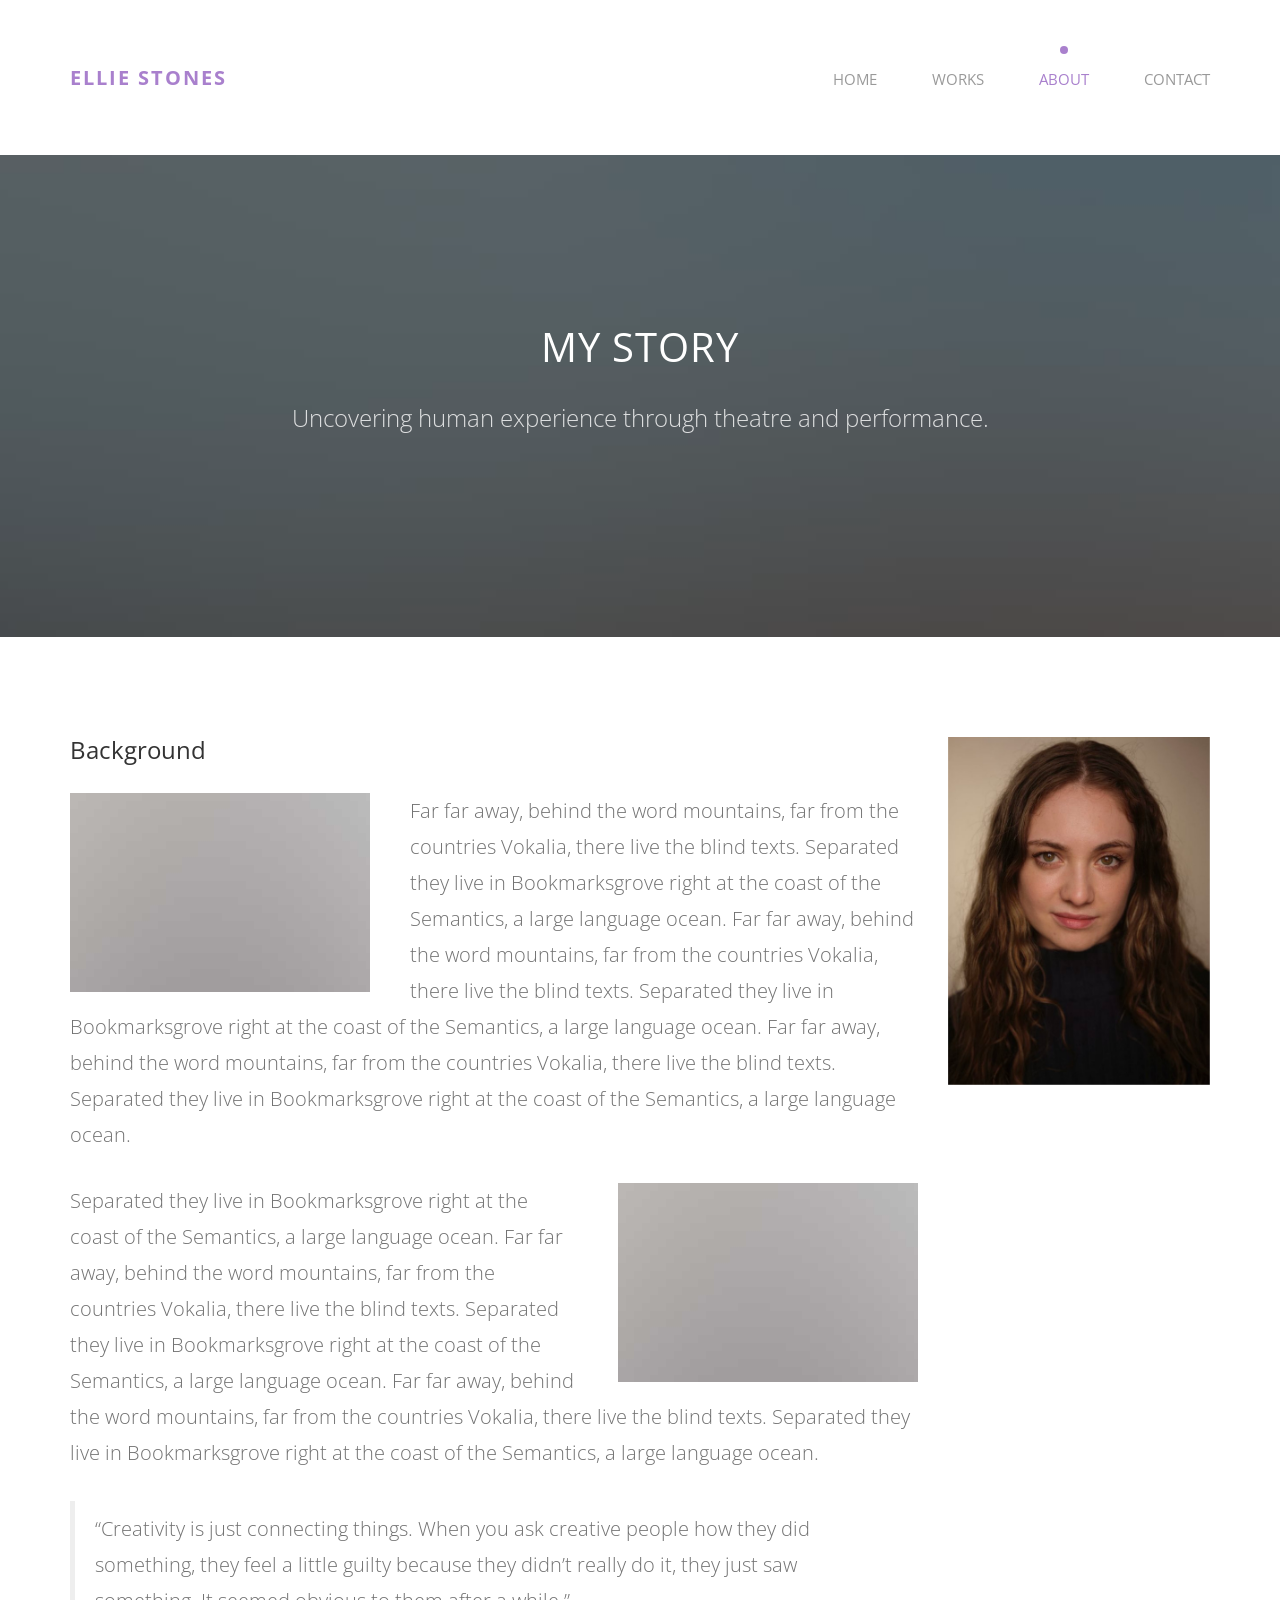
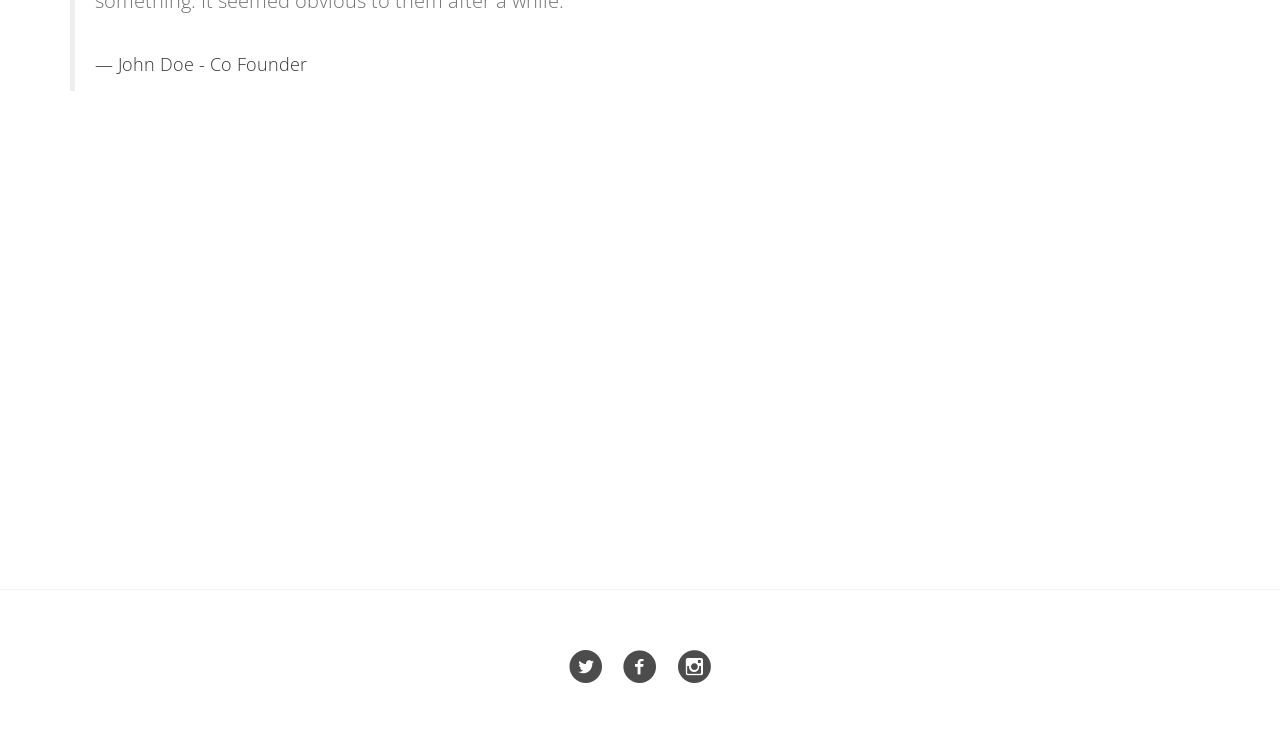
==== about.html @ 424b61c1 "Template commit" ====
<!DOCTYPE html>
<!--[if lt IE 7]>      <html class="no-js lt-ie9 lt-ie8 lt-ie7"> <![endif]-->
<!--[if IE 7]>         <html class="no-js lt-ie9 lt-ie8"> <![endif]-->
<!--[if IE 8]>         <html class="no-js lt-ie9"> <![endif]-->
<!--[if gt IE 8]><!--> <html class="no-js"> <!--<![endif]-->
	<head>
	<meta charset="utf-8">
	<meta http-equiv="X-UA-Compatible" content="IE=edge">
	<title>Ellie Stones | Portfolio</title>
	<meta name="viewport" content="width=device-width, initial-scale=1">
	<meta name="description" content="Free HTML5 Template by FREEHTML5.CO" />
	<meta name="keywords" content="free html5, free template, free bootstrap, html5, css3, mobile first, responsive" />
	<meta name="author" content="FREEHTML5.CO" />

  <!-- 
	//////////////////////////////////////////////////////

	FREE HTML5 TEMPLATE 
	DESIGNED & DEVELOPED by FREEHTML5.CO
		
	Website: 		http://freehtml5.co/
	Email: 			info@freehtml5.co
	Twitter: 		http://twitter.com/fh5co
	Facebook: 		https://www.facebook.com/fh5co

	//////////////////////////////////////////////////////
	 -->

  	<!-- Facebook and Twitter integration -->
	<meta property="og:title" content=""/>
	<meta property="og:image" content=""/>
	<meta property="og:url" content=""/>
	<meta property="og:site_name" content=""/>
	<meta property="og:description" content=""/>
	<meta name="twitter:title" content="" />
	<meta name="twitter:image" content="" />
	<meta name="twitter:url" content="" />
	<meta name="twitter:card" content="" />

	<!-- Place favicon.ico and apple-touch-icon.png in the root directory -->
	<link rel="shortcut icon" href="favicon.ico">

	<link href='https://fonts.googleapis.com/css?family=Open+Sans:400,300,700' rel='stylesheet' type='text/css'>
	
	<!-- Animate.css -->
	<link rel="stylesheet" href="css/animate.css">
	<!-- Icomoon Icon Fonts-->
	<link rel="stylesheet" href="css/icomoon.css">
	<!-- Bootstrap  -->
	<link rel="stylesheet" href="css/bootstrap.css">
	<!-- Owl Carousel -->
	<link rel="stylesheet" href="css/owl.carousel.min.css">
	<link rel="stylesheet" href="css/owl.theme.default.min.css">

	<link rel="stylesheet" href="css/style.css">


	<!-- Modernizr JS -->
	<script src="js/modernizr-2.6.2.min.js"></script>
	<!-- FOR IE9 below -->
	<!--[if lt IE 9]>
	<script src="js/respond.min.js"></script>
	<![endif]-->

	</head>
	<body>
	<div class="box-wrap">
		<header role="banner" id="fh5co-header">
			<div class="container">
				<nav class="navbar navbar-default">
					<div class="row">
						<div class="col-md-3">
							<div class="fh5co-navbar-brand">
								<a class="fh5co-logo" href="index.html">Ellie Stones</a>
							</div>
						</div>
						<div class="col-md-9 main-nav">
							<ul class="nav text-right">
								<li><a href="index.html"><span>Home</span></a></li>
								<!-- <li><a href="services.html">Services</a></li> -->
								<li><a href="works.html">Works</a></li>
								<li class="active"><a href="about.html">About</a></li>
								<li><a href="contact.html">Contact</a></li>
							</ul>
						</div>
					</div>
				</nav>
		  </div>
		</header>
		<!-- END: header -->
		<div id="fh5co-intro-section" class="section-overlay animate-box" data-animate-effect="fadeIn">
			<div class="fh5co-intro-cover text-center" data-stellar-background-ratio="0.5" style="background-image: url(images/intro.jpg);">
				<div class="container">
					<div class="row">
						<div class="col-md-8 col-md-offset-2 float-overlay">
							<h2>My Story</h2>
							<h3>Uncovering human experience through theatre and performance.</h3>
						</div>
					</div>
				</div>
			</div>
		</div>
		<!-- END fh5co-intro-section -->
		<div id="fh5co-section">
			<div class="container">
				<div class="row">
					<div class="col-md-9">
						<div class="about-section">
							<h3 class="animate-box">Background</h3>
							<img class="display-left animate-box" src="images/about.jpg" alt="about">
							<p class="animate-box">Far far away, behind the word mountains, far from the countries Vokalia, there live the blind texts. Separated they live in Bookmarksgrove right at the coast of the Semantics, a large language ocean. Far far away, behind the word mountains, far from the countries Vokalia, there live the blind texts. Separated they live in Bookmarksgrove right at the coast of the Semantics, a large language ocean. Far far away, behind the word mountains, far from the countries Vokalia, there live the blind texts. Separated they live in Bookmarksgrove right at the coast of the Semantics, a large language ocean.</p>
							<img class="display-right animate-box" src="images/about.jpg" alt="about">
							<p class="animate-box">Separated they live in Bookmarksgrove right at the coast of the Semantics, a large language ocean. Far far away, behind the word mountains, far from the countries Vokalia, there live the blind texts. Separated they live in Bookmarksgrove right at the coast of the Semantics, a large language ocean. Far far away, behind the word mountains, far from the countries Vokalia, there live the blind texts. Separated they live in Bookmarksgrove right at the coast of the Semantics, a large language ocean.</p>
							<blockquote class="animate-box">
								<p>“Creativity is just connecting things. When you ask creative people how they did something, they feel a little guilty because they didn’t really do it, they just saw something. It seemed obvious to them after a while.”</p>
								<span>&mdash; John Doe - Co Founder</span>
							</blockquote>
							<div class="row">
								<div class="col-md-6 animate-box">
									<p>Separated they live in Bookmarksgrove right at the coast of the Semantics, a large language ocean. Far far away, behind the word mountains, far from the countries Vokalia, there live the blind texts. Separated they live in Bookmarksgrove right at the coast of the Semantics, a large language ocean.</p>
								</div>
								<div class="col-md-6 animate-box">
									<p>Separated they live in Bookmarksgrove right at the coast of the Semantics, a large language ocean. Far far away, behind the word mountains, far from the countries Vokalia, there live the blind texts. Separated they live in Bookmarksgrove right at the coast of the Semantics, a large language ocean.</p>
								</div>
							</div>
						</div>
					</div>
					<div class="col-md-3">
						<div class="sidebar">
							<div class="inner animate-box">
								<img class="img-responsive" src="images/ellie_test.jpeg" alt="about">
							</div>
							<div class="inner animate-box">
								<h2>Key Skills</h2>
								<ul class="list">
									<li><a href="#">Bookmarksgrove</a></li>
									<li><a href="#">Vokalia</a></li>
									<li><a href="#">Semantics</a></li>
									<li><a href="#">Mountains</a></li>
									<li><a href="#">Countries</a></li>
								</ul>
							</div>
							<div class="inner animate-box">
								<h2>Testimonials</h2>
								<p class="quote">“If you really want to do something, You will find a way, If you don't you'll find an excure”</p>
								<span>&mdash; John Doe - Co Founder</span>
							</div>
						</div>
					</div>
				</div>
			</div>
		</div>
		<footer>
			<div id="footer" class="fh5co-border-line">
				<div class="container">
					<div class="row">
						<div class="col-md-6 col-md-offset-3 text-center">
							<p class="fh5co-social-icons">
								<a href="#"><i class="icon-twitter-with-circle"></i></a>
								<a href="#"><i class="icon-facebook-with-circle"></i></a>
								<a href="#"><i class="icon-instagram-with-circle"></i></a>
							</p>
							<!-- <p>Made with <a href="http://freehtml5.co/" target="_blank">Freehtml5.co</a></p> -->
						</div>
					</div>
				</div>
			</div>
		</footer>
	</div>
	<!-- END: box-wrap -->
	
	<!-- jQuery -->
	<script src="js/jquery.min.js"></script>
	<!-- jQuery Easing -->
	<script src="js/jquery.easing.1.3.js"></script>
	<!-- Bootstrap -->
	<script src="js/bootstrap.min.js"></script>
	<!-- Owl carousel -->
		<script src="js/owl.carousel.min.js"></script>
	<!-- Waypoints -->
	<script src="js/jquery.waypoints.min.js"></script>
	<!-- Parallax Stellar -->
	<script src="js/jquery.stellar.min.js"></script>

	<!-- Main JS (Do not remove) -->
	<script src="js/main.js"></script>

	</body>
</html>
---- css/icomoon.css ----
@font-face {
    font-family: 'icomoon';
    src:    url('fonts/icomoon.eot?1oniuf');
    src:    url('fonts/icomoon.eot?1oniuf#iefix') format('embedded-opentype'),
        url('fonts/icomoon.ttf?1oniuf') format('truetype'),
        url('fonts/icomoon.woff?1oniuf') format('woff'),
        url('fonts/icomoon.svg?1oniuf#icomoon') format('svg');
    font-weight: normal;
    font-style: normal;
}

[class^="icon-"], [class*=" icon-"] {
    /* use !important to prevent issues with browser extensions that change fonts */
    font-family: 'icomoon' !important;
    speak: none;
    font-style: normal;
    font-weight: normal;
    font-variant: normal;
    text-transform: none;
    line-height: 1;

    /* Better Font Rendering =========== */
    -webkit-font-smoothing: antialiased;
    -moz-osx-font-smoothing: grayscale;
}

.icon-mobile:before {
    content: "\e000";
}
.icon-laptop:before {
    content: "\e001";
}
.icon-desktop:before {
    content: "\e002";
}
.icon-tablet:before {
    content: "\e003";
}
.icon-phone:before {
    content: "\e004";
}
.icon-document:before {
    content: "\e005";
}
.icon-documents:before {
    content: "\e006";
}
.icon-search:before {
    content: "\e007";
}
.icon-clipboard:before {
    content: "\e008";
}
.icon-newspaper:before {
    content: "\e009";
}
.icon-notebook:before {
    content: "\e00a";
}
.icon-book-open:before {
    content: "\e00b";
}
.icon-browser:before {
    content: "\e00c";
}
.icon-calendar:before {
    content: "\e00d";
}
.icon-presentation:before {
    content: "\e00e";
}
.icon-picture:before {
    content: "\e00f";
}
.icon-pictures:before {
    content: "\e010";
}
.icon-video:before {
    content: "\e011";
}
.icon-camera:before {
    content: "\e012";
}
.icon-printer:before {
    content: "\e013";
}
.icon-toolbox:before {
    content: "\e014";
}
.icon-briefcase:before {
    content: "\e015";
}
.icon-wallet:before {
    content: "\e016";
}
.icon-gift:before {
    content: "\e017";
}
.icon-bargraph:before {
    content: "\e018";
}
.icon-grid:before {
    content: "\e019";
}
.icon-expand:before {
    content: "\e01a";
}
.icon-focus:before {
    content: "\e01b";
}
.icon-edit:before {
    content: "\e01c";
}
.icon-adjustments:before {
    content: "\e01d";
}
.icon-ribbon:before {
    content: "\e01e";
}
.icon-hourglass:before {
    content: "\e01f";
}
.icon-lock:before {
    content: "\e020";
}
.icon-megaphone:before {
    content: "\e021";
}
.icon-shield:before {
    content: "\e022";
}
.icon-trophy:before {
    content: "\e023";
}
.icon-flag:before {
    content: "\e024";
}
.icon-map:before {
    content: "\e025";
}
.icon-puzzle:before {
    content: "\e026";
}
.icon-basket:before {
    content: "\e027";
}
.icon-envelope:before {
    content: "\e028";
}
.icon-streetsign:before {
    content: "\e029";
}
.icon-telescope:before {
    content: "\e02a";
}
.icon-gears:before {
    content: "\e02b";
}
.icon-key:before {
    content: "\e02c";
}
.icon-paperclip:before {
    content: "\e02d";
}
.icon-attachment:before {
    content: "\e02e";
}
.icon-pricetags:before {
    content: "\e02f";
}
.icon-lightbulb:before {
    content: "\e030";
}
.icon-layers:before {
    content: "\e031";
}
.icon-pencil:before {
    content: "\e032";
}
.icon-tools:before {
    content: "\e033";
}
.icon-tools-2:before {
    content: "\e034";
}
.icon-scissors:before {
    content: "\e035";
}
.icon-paintbrush:before {
    content: "\e036";
}
.icon-magnifying-glass:before {
    content: "\e037";
}
.icon-circle-compass:before {
    content: "\e038";
}
.icon-linegraph:before {
    content: "\e039";
}
.icon-mic:before {
    content: "\e03a";
}
.icon-strategy:before {
    content: "\e03b";
}
.icon-beaker:before {
    content: "\e03c";
}
.icon-caution:before {
    content: "\e03d";
}
.icon-recycle:before {
    content: "\e03e";
}
.icon-anchor:before {
    content: "\e03f";
}
.icon-profile-male:before {
    content: "\e040";
}
.icon-profile-female:before {
    content: "\e041";
}
.icon-bike:before {
    content: "\e042";
}
.icon-wine:before {
    content: "\e043";
}
.icon-hotairballoon:before {
    content: "\e044";
}
.icon-globe:before {
    content: "\e045";
}
.icon-genius:before {
    content: "\e046";
}
.icon-map-pin:before {
    content: "\e047";
}
.icon-dial:before {
    content: "\e048";
}
.icon-chat:before {
    content: "\e049";
}
.icon-heart:before {
    content: "\e04a";
}
.icon-cloud:before {
    content: "\e04b";
}
.icon-upload:before {
    content: "\e04c";
}
.icon-download:before {
    content: "\e04d";
}
.icon-target:before {
    content: "\e04e";
}
.icon-hazardous:before {
    content: "\e04f";
}
.icon-piechart:before {
    content: "\e050";
}
.icon-speedometer:before {
    content: "\e051";
}
.icon-global:before {
    content: "\e052";
}
.icon-compass:before {
    content: "\e053";
}
.icon-lifesaver:before {
    content: "\e054";
}
.icon-clock:before {
    content: "\e055";
}
.icon-aperture:before {
    content: "\e056";
}
.icon-quote:before {
    content: "\e057";
}
.icon-scope:before {
    content: "\e058";
}
.icon-alarmclock:before {
    content: "\e059";
}
.icon-refresh:before {
    content: "\e05a";
}
.icon-happy:before {
    content: "\e05b";
}
.icon-sad:before {
    content: "\e05c";
}
.icon-facebook:before {
    content: "\e05d";
}
.icon-twitter:before {
    content: "\e05e";
}
.icon-googleplus:before {
    content: "\e05f";
}
.icon-rss:before {
    content: "\e060";
}
.icon-tumblr:before {
    content: "\e061";
}
.icon-linkedin:before {
    content: "\e062";
}
.icon-dribbble:before {
    content: "\e063";
}
.icon-box2:before {
    content: "\ea82";
}
.icon-write:before {
    content: "\ea83";
}
.icon-clock2:before {
    content: "\ea84";
}
.icon-reply2:before {
    content: "\ea85";
}
.icon-reply-all2:before {
    content: "\ea86";
}
.icon-forward2:before {
    content: "\ea87";
}
.icon-flag2:before {
    content: "\ea88";
}
.icon-search2:before {
    content: "\ea89";
}
.icon-trash2:before {
    content: "\ea8a";
}
.icon-envelope2:before {
    content: "\ea8b";
}
.icon-bubble:before {
    content: "\ea8c";
}
.icon-bubbles:before {
    content: "\ea8d";
}
.icon-user2:before {
    content: "\ea8e";
}
.icon-users2:before {
    content: "\ea8f";
}
.icon-cloud2:before {
    content: "\ea90";
}
.icon-download2:before {
    content: "\ea91";
}
.icon-upload2:before {
    content: "\ea92";
}
.icon-rain:before {
    content: "\ea93";
}
.icon-sun:before {
    content: "\ea94";
}
.icon-moon2:before {
    content: "\ea95";
}
.icon-bell2:before {
    content: "\ea96";
}
.icon-folder2:before {
    content: "\ea97";
}
.icon-pin2:before {
    content: "\ea98";
}
.icon-sound2:before {
    content: "\ea99";
}
.icon-microphone:before {
    content: "\ea9a";
}
.icon-camera2:before {
    content: "\ea9b";
}
.icon-image2:before {
    content: "\ea9c";
}
.icon-cog2:before {
    content: "\ea9d";
}
.icon-calendar2:before {
    content: "\ea9e";
}
.icon-book2:before {
    content: "\ea9f";
}
.icon-map-marker:before {
    content: "\eaa0";
}
.icon-store:before {
    content: "\eaa1";
}
.icon-support:before {
    content: "\eaa2";
}
.icon-tag2:before {
    content: "\eaa3";
}
.icon-heart2:before {
    content: "\eaa4";
}
.icon-video-camera:before {
    content: "\eaa5";
}
.icon-trophy2:before {
    content: "\eaa6";
}
.icon-cart:before {
    content: "\eaa7";
}
.icon-eye2:before {
    content: "\eaa8";
}
.icon-cancel:before {
    content: "\eaa9";
}
.icon-chart:before {
    content: "\eaaa";
}
.icon-target2:before {
    content: "\eaab";
}
.icon-printer2:before {
    content: "\eaac";
}
.icon-location2:before {
    content: "\eaad";
}
.icon-bookmark2:before {
    content: "\eaae";
}
.icon-monitor:before {
    content: "\eaaf";
}
.icon-cross2:before {
    content: "\eab0";
}
.icon-plus2:before {
    content: "\eab1";
}
.icon-left:before {
    content: "\eab2";
}
.icon-up:before {
    content: "\eab3";
}
.icon-browser2:before {
    content: "\eab4";
}
.icon-windows:before {
    content: "\eab5";
}
.icon-switch2:before {
    content: "\eab6";
}
.icon-dashboard:before {
    content: "\eab7";
}
.icon-play:before {
    content: "\eab8";
}
.icon-fast-forward:before {
    content: "\eab9";
}
.icon-next:before {
    content: "\eaba";
}
.icon-refresh2:before {
    content: "\eabb";
}
.icon-film:before {
    content: "\eabc";
}
.icon-home2:before {
    content: "\eabd";
}
.icon-add-to-list:before {
    content: "\e901";
}
.icon-classic-computer:before {
    content: "\e902";
}
.icon-controller-fast-backward:before {
    content: "\e903";
}
.icon-creative-commons-attribution:before {
    content: "\e904";
}
.icon-creative-commons-noderivs:before {
    content: "\e905";
}
.icon-creative-commons-noncommercial-eu:before {
    content: "\e906";
}
.icon-creative-commons-noncommercial-us:before {
    content: "\e907";
}
.icon-creative-commons-public-domain:before {
    content: "\e908";
}
.icon-creative-commons-remix:before {
    content: "\e909";
}
.icon-creative-commons-share:before {
    content: "\e90a";
}
.icon-creative-commons-sharealike:before {
    content: "\e90b";
}
.icon-creative-commons:before {
    content: "\e90c";
}
.icon-document-landscape:before {
    content: "\e90d";
}
.icon-remove-user:before {
    content: "\e90e";
}
.icon-warning:before {
    content: "\e90f";
}
.icon-arrow-bold-down:before {
    content: "\e910";
}
.icon-arrow-bold-left:before {
    content: "\e911";
}
.icon-arrow-bold-right:before {
    content: "\e912";
}
.icon-arrow-bold-up:before {
    content: "\e913";
}
.icon-arrow-down:before {
    content: "\e914";
}
.icon-arrow-left:before {
    content: "\e915";
}
.icon-arrow-long-down:before {
    content: "\e916";
}
.icon-arrow-long-left:before {
    content: "\e917";
}
.icon-arrow-long-right:before {
    content: "\e918";
}
.icon-arrow-long-up:before {
    content: "\e919";
}
.icon-arrow-right:before {
    content: "\e91a";
}
.icon-arrow-up:before {
    content: "\e91b";
}
.icon-arrow-with-circle-down:before {
    content: "\e91c";
}
.icon-arrow-with-circle-left:before {
    content: "\e91d";
}
.icon-arrow-with-circle-right:before {
    content: "\e91e";
}
.icon-arrow-with-circle-up:before {
    content: "\e91f";
}
.icon-bookmark:before {
    content: "\e920";
}
.icon-bookmarks:before {
    content: "\e921";
}
.icon-chevron-down:before {
    content: "\e922";
}
.icon-chevron-left:before {
    content: "\e923";
}
.icon-chevron-right:before {
    content: "\e924";
}
.icon-chevron-small-down:before {
    content: "\e925";
}
.icon-chevron-small-left:before {
    content: "\e926";
}
.icon-chevron-small-right:before {
    content: "\e927";
}
.icon-chevron-small-up:before {
    content: "\e928";
}
.icon-chevron-thin-down:before {
    content: "\e929";
}
.icon-chevron-thin-left:before {
    content: "\e92a";
}
.icon-chevron-thin-right:before {
    content: "\e92b";
}
.icon-chevron-thin-up:before {
    content: "\e92c";
}
.icon-chevron-up:before {
    content: "\e92d";
}
.icon-chevron-with-circle-down:before {
    content: "\e92e";
}
.icon-chevron-with-circle-left:before {
    content: "\e92f";
}
.icon-chevron-with-circle-right:before {
    content: "\e930";
}
.icon-chevron-with-circle-up:before {
    content: "\e931";
}
.icon-cloud3:before {
    content: "\e932";
}
.icon-controller-fast-forward:before {
    content: "\e933";
}
.icon-controller-jump-to-start:before {
    content: "\e934";
}
.icon-controller-next:before {
    content: "\e935";
}
.icon-controller-paus:before {
    content: "\e936";
}
.icon-controller-play:before {
    content: "\e937";
}
.icon-controller-record:before {
    content: "\e938";
}
.icon-controller-stop:before {
    content: "\e939";
}
.icon-controller-volume:before {
    content: "\e93a";
}
.icon-dot-single:before {
    content: "\e93b";
}
.icon-dots-three-horizontal:before {
    content: "\e93c";
}
.icon-dots-three-vertical:before {
    content: "\e93d";
}
.icon-dots-two-horizontal:before {
    content: "\e93e";
}
.icon-dots-two-vertical:before {
    content: "\e93f";
}
.icon-download3:before {
    content: "\e940";
}
.icon-emoji-flirt:before {
    content: "\e941";
}
.icon-flow-branch:before {
    content: "\e942";
}
.icon-flow-cascade:before {
    content: "\e943";
}
.icon-flow-line:before {
    content: "\e944";
}
.icon-flow-parallel:before {
    content: "\e945";
}
.icon-flow-tree:before {
    content: "\e946";
}
.icon-install:before {
    content: "\e947";
}
.icon-layers2:before {
    content: "\e948";
}
.icon-open-book:before {
    content: "\e949";
}
.icon-resize-100:before {
    content: "\e94a";
}
.icon-resize-full-screen:before {
    content: "\e94b";
}
.icon-save:before {
    content: "\e94c";
}
.icon-select-arrows:before {
    content: "\e94d";
}
.icon-sound-mute:before {
    content: "\e94e";
}
.icon-sound:before {
    content: "\e94f";
}
.icon-trash:before {
    content: "\e950";
}
.icon-triangle-down:before {
    content: "\e951";
}
.icon-triangle-left:before {
    content: "\e952";
}
.icon-triangle-right:before {
    content: "\e953";
}
.icon-triangle-up:before {
    content: "\e954";
}
.icon-uninstall:before {
    content: "\e955";
}
.icon-upload-to-cloud:before {
    content: "\e956";
}
.icon-upload3:before {
    content: "\e957";
}
.icon-add-user:before {
    content: "\e958";
}
.icon-address:before {
    content: "\e959";
}
.icon-adjust:before {
    content: "\e95a";
}
.icon-air:before {
    content: "\e95b";
}
.icon-aircraft-landing:before {
    content: "\e95c";
}
.icon-aircraft-take-off:before {
    content: "\e95d";
}
.icon-aircraft:before {
    content: "\e95e";
}
.icon-align-bottom:before {
    content: "\e95f";
}
.icon-align-horizontal-middle:before {
    content: "\e960";
}
.icon-align-left:before {
    content: "\e961";
}
.icon-align-right:before {
    content: "\e962";
}
.icon-align-top:before {
    content: "\e963";
}
.icon-align-vertical-middle:before {
    content: "\e964";
}
.icon-archive:before {
    content: "\e965";
}
.icon-area-graph:before {
    content: "\e966";
}
.icon-attachment2:before {
    content: "\e967";
}
.icon-awareness-ribbon:before {
    content: "\e968";
}
.icon-back-in-time:before {
    content: "\e969";
}
.icon-back:before {
    content: "\e96a";
}
.icon-bar-graph:before {
    content: "\e96b";
}
.icon-battery:before {
    content: "\e96c";
}
.icon-beamed-note:before {
    content: "\e96d";
}
.icon-bell:before {
    content: "\e96e";
}
.icon-blackboard:before {
    content: "\e96f";
}
.icon-block:before {
    content: "\e970";
}
.icon-book:before {
    content: "\e971";
}
.icon-bowl:before {
    content: "\e972";
}
.icon-box:before {
    content: "\e973";
}
.icon-briefcase2:before {
    content: "\e974";
}
.icon-browser3:before {
    content: "\e975";
}
.icon-brush:before {
    content: "\e976";
}
.icon-bucket:before {
    content: "\e977";
}
.icon-cake:before {
    content: "\e978";
}
.icon-calculator:before {
    content: "\e979";
}
.icon-calendar3:before {
    content: "\e97a";
}
.icon-camera3:before {
    content: "\e97b";
}
.icon-ccw:before {
    content: "\e97c";
}
.icon-chat2:before {
    content: "\e97d";
}
.icon-check:before {
    content: "\e97e";
}
.icon-circle-with-cross:before {
    content: "\e97f";
}
.icon-circle-with-minus:before {
    content: "\e980";
}
.icon-circle-with-plus:before {
    content: "\e981";
}
.icon-circle:before {
    content: "\e982";
}
.icon-circular-graph:before {
    content: "\e983";
}
.icon-clapperboard:before {
    content: "\e984";
}
.icon-clipboard2:before {
    content: "\e985";
}
.icon-clock3:before {
    content: "\e986";
}
.icon-code:before {
    content: "\e987";
}
.icon-cog:before {
    content: "\e988";
}
.icon-colours:before {
    content: "\e989";
}
.icon-compass2:before {
    content: "\e98a";
}
.icon-copy:before {
    content: "\e98b";
}
.icon-credit-card:before {
    content: "\e98c";
}
.icon-credit:before {
    content: "\e98d";
}
.icon-cross:before {
    content: "\e98e";
}
.icon-cup:before {
    content: "\e98f";
}
.icon-cw:before {
    content: "\e990";
}
.icon-cycle:before {
    content: "\e991";
}
.icon-database:before {
    content: "\e992";
}
.icon-dial-pad:before {
    content: "\e993";
}
.icon-direction:before {
    content: "\e994";
}
.icon-document2:before {
    content: "\e995";
}
.icon-documents2:before {
    content: "\e996";
}
.icon-drink:before {
    content: "\e997";
}
.icon-drive:before {
    content: "\e998";
}
.icon-drop:before {
    content: "\e999";
}
.icon-edit2:before {
    content: "\e99a";
}
.icon-email:before {
    content: "\e99b";
}
.icon-emoji-happy:before {
    content: "\e99c";
}
.icon-emoji-neutral:before {
    content: "\e99d";
}
.icon-emoji-sad:before {
    content: "\e99e";
}
.icon-erase:before {
    content: "\e99f";
}
.icon-eraser:before {
    content: "\e9a0";
}
.icon-export:before {
    content: "\e9a1";
}
.icon-eye:before {
    content: "\e9a2";
}
.icon-feather:before {
    content: "\e9a3";
}
.icon-flag3:before {
    content: "\e9a4";
}
.icon-flash:before {
    content: "\e9a5";
}
.icon-flashlight:before {
    content: "\e9a6";
}
.icon-flat-brush:before {
    content: "\e9a7";
}
.icon-folder-images:before {
    content: "\e9a8";
}
.icon-folder-music:before {
    content: "\e9a9";
}
.icon-folder-video:before {
    content: "\e9aa";
}
.icon-folder:before {
    content: "\e9ab";
}
.icon-forward:before {
    content: "\e9ac";
}
.icon-funnel:before {
    content: "\e9ad";
}
.icon-game-controller:before {
    content: "\e9ae";
}
.icon-gauge:before {
    content: "\e9af";
}
.icon-globe2:before {
    content: "\e9b0";
}
.icon-graduation-cap:before {
    content: "\e9b1";
}
.icon-grid2:before {
    content: "\e9b2";
}
.icon-hair-cross:before {
    content: "\e9b3";
}
.icon-hand:before {
    content: "\e9b4";
}
.icon-heart-outlined:before {
    content: "\e9b5";
}
.icon-heart3:before {
    content: "\e9b6";
}
.icon-help-with-circle:before {
    content: "\e9b7";
}
.icon-help:before {
    content: "\e9b8";
}
.icon-home:before {
    content: "\e9b9";
}
.icon-hour-glass:before {
    content: "\e9ba";
}
.icon-image-inverted:before {
    content: "\e9bb";
}
.icon-image:before {
    content: "\e9bc";
}
.icon-images:before {
    content: "\e9bd";
}
.icon-inbox:before {
    content: "\e9be";
}
.icon-infinity:before {
    content: "\e9bf";
}
.icon-info-with-circle:before {
    content: "\e9c0";
}
.icon-info:before {
    content: "\e9c1";
}
.icon-key2:before {
    content: "\e9c2";
}
.icon-keyboard:before {
    content: "\e9c3";
}
.icon-lab-flask:before {
    content: "\e9c4";
}
.icon-landline:before {
    content: "\e9c5";
}
.icon-language:before {
    content: "\e9c6";
}
.icon-laptop2:before {
    content: "\e9c7";
}
.icon-leaf:before {
    content: "\e9c8";
}
.icon-level-down:before {
    content: "\e9c9";
}
.icon-level-up:before {
    content: "\e9ca";
}
.icon-lifebuoy:before {
    content: "\e9cb";
}
.icon-light-bulb:before {
    content: "\e9cc";
}
.icon-light-down:before {
    content: "\e9cd";
}
.icon-light-up:before {
    content: "\e9ce";
}
.icon-line-graph:before {
    content: "\e9cf";
}
.icon-link:before {
    content: "\e9d0";
}
.icon-list:before {
    content: "\e9d1";
}
.icon-location-pin:before {
    content: "\e9d2";
}
.icon-location:before {
    content: "\e9d3";
}
.icon-lock-open:before {
    content: "\e9d4";
}
.icon-lock2:before {
    content: "\e9d5";
}
.icon-log-out:before {
    content: "\e9d6";
}
.icon-login:before {
    content: "\e9d7";
}
.icon-loop:before {
    content: "\e9d8";
}
.icon-magnet:before {
    content: "\e9d9";
}
.icon-magnifying-glass2:before {
    content: "\e9da";
}
.icon-mail:before {
    content: "\e9db";
}
.icon-man:before {
    content: "\e9dc";
}
.icon-map2:before {
    content: "\e9dd";
}
.icon-mask:before {
    content: "\e9de";
}
.icon-medal:before {
    content: "\e9df";
}
.icon-megaphone2:before {
    content: "\e9e0";
}
.icon-menu:before {
    content: "\e9e1";
}
.icon-message:before {
    content: "\e9e2";
}
.icon-mic2:before {
    content: "\e9e3";
}
.icon-minus:before {
    content: "\e9e4";
}
.icon-mobile2:before {
    content: "\e9e5";
}
.icon-modern-mic:before {
    content: "\e9e6";
}
.icon-moon:before {
    content: "\e9e7";
}
.icon-mouse:before {
    content: "\e9e8";
}
.icon-music:before {
    content: "\e9e9";
}
.icon-network:before {
    content: "\e9ea";
}
.icon-new-message:before {
    content: "\e9eb";
}
.icon-new:before {
    content: "\e9ec";
}
.icon-news:before {
    content: "\e9ed";
}
.icon-note:before {
    content: "\e9ee";
}
.icon-notification:before {
    content: "\e9ef";
}
.icon-old-mobile:before {
    content: "\e9f0";
}
.icon-old-phone:before {
    content: "\e9f1";
}
.icon-palette:before {
    content: "\e9f2";
}
.icon-paper-plane:before {
    content: "\e9f3";
}
.icon-pencil2:before {
    content: "\e9f4";
}
.icon-phone2:before {
    content: "\e9f5";
}
.icon-pie-chart:before {
    content: "\e9f6";
}
.icon-pin:before {
    content: "\e9f7";
}
.icon-plus:before {
    content: "\e9f8";
}
.icon-popup:before {
    content: "\e9f9";
}
.icon-power-plug:before {
    content: "\e9fa";
}
.icon-price-ribbon:before {
    content: "\e9fb";
}
.icon-price-tag:before {
    content: "\e9fc";
}
.icon-print:before {
    content: "\e9fd";
}
.icon-progress-empty:before {
    content: "\e9fe";
}
.icon-progress-full:before {
    content: "\e9ff";
}
.icon-progress-one:before {
    content: "\ea00";
}
.icon-progress-two:before {
    content: "\ea01";
}
.icon-publish:before {
    content: "\ea02";
}
.icon-quote2:before {
    content: "\ea03";
}
.icon-radio:before {
    content: "\ea04";
}
.icon-reply-all:before {
    content: "\ea05";
}
.icon-reply:before {
    content: "\ea06";
}
.icon-retweet:before {
    content: "\ea07";
}
.icon-rocket:before {
    content: "\ea08";
}
.icon-round-brush:before {
    content: "\ea09";
}
.icon-rss2:before {
    content: "\ea0a";
}
.icon-ruler:before {
    content: "\ea0b";
}
.icon-scissors2:before {
    content: "\ea0c";
}
.icon-share-alternitive:before {
    content: "\ea0d";
}
.icon-share:before {
    content: "\ea0e";
}
.icon-shareable:before {
    content: "\ea0f";
}
.icon-shield2:before {
    content: "\ea10";
}
.icon-shop:before {
    content: "\ea11";
}
.icon-shopping-bag:before {
    content: "\ea12";
}
.icon-shopping-basket:before {
    content: "\ea13";
}
.icon-shopping-cart:before {
    content: "\ea14";
}
.icon-shuffle:before {
    content: "\ea15";
}
.icon-signal:before {
    content: "\ea16";
}
.icon-sound-mix:before {
    content: "\ea17";
}
.icon-sports-club:before {
    content: "\ea18";
}
.icon-spreadsheet:before {
    content: "\ea19";
}
.icon-squared-cross:before {
    content: "\ea1a";
}
.icon-squared-minus:before {
    content: "\ea1b";
}
.icon-squared-plus:before {
    content: "\ea1c";
}
.icon-star-outlined:before {
    content: "\ea1d";
}
.icon-star:before {
    content: "\ea1e";
}
.icon-stopwatch:before {
    content: "\ea1f";
}
.icon-suitcase:before {
    content: "\ea20";
}
.icon-swap:before {
    content: "\ea21";
}
.icon-sweden:before {
    content: "\ea22";
}
.icon-switch:before {
    content: "\ea23";
}
.icon-tablet2:before {
    content: "\ea24";
}
.icon-tag:before {
    content: "\ea25";
}
.icon-text-document-inverted:before {
    content: "\ea26";
}
.icon-text-document:before {
    content: "\ea27";
}
.icon-text:before {
    content: "\ea28";
}
.icon-thermometer:before {
    content: "\ea29";
}
.icon-thumbs-down:before {
    content: "\ea2a";
}
.icon-thumbs-up:before {
    content: "\ea2b";
}
.icon-thunder-cloud:before {
    content: "\ea2c";
}
.icon-ticket:before {
    content: "\ea2d";
}
.icon-time-slot:before {
    content: "\ea2e";
}
.icon-tools2:before {
    content: "\ea2f";
}
.icon-traffic-cone:before {
    content: "\ea30";
}
.icon-tree:before {
    content: "\ea31";
}
.icon-trophy3:before {
    content: "\ea32";
}
.icon-tv:before {
    content: "\ea33";
}
.icon-typing:before {
    content: "\ea34";
}
.icon-unread:before {
    content: "\ea35";
}
.icon-untag:before {
    content: "\ea36";
}
.icon-user:before {
    content: "\ea37";
}
.icon-users:before {
    content: "\ea38";
}
.icon-v-card:before {
    content: "\ea39";
}
.icon-video2:before {
    content: "\ea3a";
}
.icon-vinyl:before {
    content: "\ea3b";
}
.icon-voicemail:before {
    content: "\ea3c";
}
.icon-wallet2:before {
    content: "\ea3d";
}
.icon-water:before {
    content: "\ea3e";
}
.icon-500px-with-circle:before {
    content: "\ea3f";
}
.icon-500px:before {
    content: "\ea40";
}
.icon-basecamp:before {
    content: "\ea41";
}
.icon-behance:before {
    content: "\ea42";
}
.icon-creative-cloud:before {
    content: "\ea43";
}
.icon-dropbox:before {
    content: "\ea44";
}
.icon-evernote:before {
    content: "\ea45";
}
.icon-flattr:before {
    content: "\ea46";
}
.icon-foursquare:before {
    content: "\ea47";
}
.icon-google-drive:before {
    content: "\ea48";
}
.icon-google-hangouts:before {
    content: "\ea49";
}
.icon-grooveshark:before {
    content: "\ea4a";
}
.icon-icloud:before {
    content: "\ea4b";
}
.icon-mixi:before {
    content: "\ea4c";
}
.icon-onedrive:before {
    content: "\ea4d";
}
.icon-paypal:before {
    content: "\ea4e";
}
.icon-picasa:before {
    content: "\ea4f";
}
.icon-qq:before {
    content: "\ea50";
}
.icon-rdio-with-circle:before {
    content: "\ea51";
}
.icon-renren:before {
    content: "\ea52";
}
.icon-scribd:before {
    content: "\ea53";
}
.icon-sina-weibo:before {
    content: "\ea54";
}
.icon-skype-with-circle:before {
    content: "\ea55";
}
.icon-skype:before {
    content: "\ea56";
}
.icon-slideshare:before {
    content: "\ea57";
}
.icon-smashing:before {
    content: "\ea58";
}
.icon-soundcloud:before {
    content: "\ea59";
}
.icon-spotify-with-circle:before {
    content: "\ea5a";
}
.icon-spotify:before {
    content: "\ea5b";
}
.icon-swarm:before {
    content: "\ea5c";
}
.icon-vine-with-circle:before {
    content: "\ea5d";
}
.icon-vine:before {
    content: "\ea5e";
}
.icon-vk-alternitive:before {
    content: "\ea5f";
}
.icon-vk-with-circle:before {
    content: "\ea60";
}
.icon-vk:before {
    content: "\ea61";
}
.icon-xing-with-circle:before {
    content: "\ea62";
}
.icon-xing:before {
    content: "\ea63";
}
.icon-yelp:before {
    content: "\ea64";
}
.icon-dribbble-with-circle:before {
    content: "\ea65";
}
.icon-dribbble2:before {
    content: "\ea66";
}
.icon-facebook-with-circle:before {
    content: "\ea67";
}
.icon-facebook2:before {
    content: "\ea68";
}
.icon-flickr-with-circle:before {
    content: "\ea69";
}
.icon-flickr:before {
    content: "\ea6a";
}
.icon-github-with-circle:before {
    content: "\ea6b";
}
.icon-github:before {
    content: "\ea6c";
}
.icon-google-with-circle:before {
    content: "\ea6d";
}
.icon-google:before {
    content: "\ea6e";
}
.icon-instagram-with-circle:before {
    content: "\ea6f";
}
.icon-instagram:before {
    content: "\ea70";
}
.icon-lastfm-with-circle:before {
    content: "\ea71";
}
.icon-lastfm:before {
    content: "\ea72";
}
.icon-linkedin-with-circle:before {
    content: "\ea73";
}
.icon-linkedin2:before {
    content: "\ea74";
}
.icon-pinterest-with-circle:before {
    content: "\ea75";
}
.icon-pinterest:before {
    content: "\ea76";
}
.icon-rdio:before {
    content: "\ea77";
}
.icon-stumbleupon-with-circle:before {
    content: "\ea78";
}
.icon-stumbleupon:before {
    content: "\ea79";
}
.icon-tumblr-with-circle:before {
    content: "\ea7a";
}
.icon-tumblr2:before {
    content: "\ea7b";
}
.icon-twitter-with-circle:before {
    content: "\ea7c";
}
.icon-twitter2:before {
    content: "\ea7d";
}
.icon-vimeo-with-circle:before {
    content: "\ea7e";
}
.icon-vimeo:before {
    content: "\ea7f";
}
.icon-youtube-with-circle:before {
    content: "\ea80";
}
.icon-youtube:before {
    content: "\ea81";
}
.icon-home3:before {
    content: "\eabe";
}
.icon-home22:before {
    content: "\eabf";
}
.icon-home32:before {
    content: "\eac0";
}
.icon-office:before {
    content: "\eac1";
}
.icon-newspaper2:before {
    content: "\eac2";
}
.icon-pencil3:before {
    content: "\eac3";
}
.icon-pencil22:before {
    content: "\eac4";
}
.icon-quill:before {
    content: "\eac5";
}
.icon-pen:before {
    content: "\eac6";
}
.icon-blog:before {
    content: "\eac7";
}
.icon-eyedropper:before {
    content: "\eac8";
}
.icon-droplet:before {
    content: "\eac9";
}
.icon-paint-format:before {
    content: "\eaca";
}
.icon-image3:before {
    content: "\eacb";
}
.icon-images2:before {
    content: "\eacc";
}
.icon-camera4:before {
    content: "\eacd";
}
.icon-headphones:before {
    content: "\eace";
}
.icon-music2:before {
    content: "\eacf";
}
.icon-play2:before {
    content: "\ead0";
}
.icon-film2:before {
    content: "\ead1";
}
.icon-video-camera2:before {
    content: "\ead2";
}
.icon-dice:before {
    content: "\ead3";
}
.icon-pacman:before {
    content: "\ead4";
}
.icon-spades:before {
    content: "\ead5";
}
.icon-clubs:before {
    content: "\ead6";
}
.icon-diamonds:before {
    content: "\ead7";
}
.icon-bullhorn:before {
    content: "\ead8";
}
.icon-connection:before {
    content: "\ead9";
}
.icon-podcast:before {
    content: "\eada";
}
.icon-feed:before {
    content: "\eadb";
}
.icon-mic3:before {
    content: "\eadc";
}
.icon-book3:before {
    content: "\eadd";
}
.icon-books:before {
    content: "\eade";
}
.icon-library:before {
    content: "\eadf";
}
.icon-file-text:before {
    content: "\eae0";
}
.icon-profile:before {
    content: "\eae1";
}
.icon-file-empty:before {
    content: "\eae2";
}
.icon-files-empty:before {
    content: "\eae3";
}
.icon-file-text2:before {
    content: "\eae4";
}
.icon-file-picture:before {
    content: "\eae5";
}
.icon-file-music:before {
    content: "\eae6";
}
.icon-file-play:before {
    content: "\eae7";
}
.icon-file-video:before {
    content: "\eae8";
}
.icon-file-zip:before {
    content: "\eae9";
}
.icon-copy2:before {
    content: "\eaea";
}
.icon-paste:before {
    content: "\eaeb";
}
.icon-stack:before {
    content: "\eaec";
}
.icon-folder3:before {
    content: "\eaed";
}
.icon-folder-open:before {
    content: "\eaee";
}
.icon-folder-plus:before {
    content: "\eaef";
}
.icon-folder-minus:before {
    content: "\eaf0";
}
.icon-folder-download:before {
    content: "\eaf1";
}
.icon-folder-upload:before {
    content: "\eaf2";
}
.icon-price-tag2:before {
    content: "\eaf3";
}
.icon-price-tags:before {
    content: "\eaf4";
}
.icon-barcode:before {
    content: "\eaf5";
}
.icon-qrcode:before {
    content: "\eaf6";
}
.icon-ticket2:before {
    content: "\eaf7";
}
.icon-cart2:before {
    content: "\eaf8";
}
.icon-coin-dollar:before {
    content: "\eaf9";
}
.icon-coin-euro:before {
    content: "\eafa";
}
.icon-coin-pound:before {
    content: "\eafb";
}
.icon-coin-yen:before {
    content: "\eafc";
}
.icon-credit-card2:before {
    content: "\eafd";
}
.icon-calculator2:before {
    content: "\eafe";
}
.icon-lifebuoy2:before {
    content: "\eaff";
}
.icon-phone3:before {
    content: "\eb00";
}
.icon-phone-hang-up:before {
    content: "\eb01";
}
.icon-address-book:before {
    content: "\eb02";
}
.icon-envelop:before {
    content: "\eb03";
}
.icon-pushpin:before {
    content: "\eb04";
}
.icon-location3:before {
    content: "\eb05";
}
.icon-location22:before {
    content: "\eb06";
}
.icon-compass3:before {
    content: "\eb07";
}
.icon-compass22:before {
    content: "\eb08";
}
.icon-map3:before {
    content: "\eb09";
}
.icon-map22:before {
    content: "\eb0a";
}
.icon-history:before {
    content: "\eb0b";
}
.icon-clock4:before {
    content: "\eb0c";
}
.icon-clock22:before {
    content: "\eb0d";
}
.icon-alarm:before {
    content: "\eb0e";
}
.icon-bell3:before {
    content: "\eb0f";
}
.icon-stopwatch2:before {
    content: "\eb10";
}
.icon-calendar4:before {
    content: "\eb11";
}
.icon-printer3:before {
    content: "\eb12";
}
.icon-keyboard2:before {
    content: "\eb13";
}
.icon-display:before {
    content: "\eb14";
}
.icon-laptop3:before {
    content: "\eb15";
}
.icon-mobile3:before {
    content: "\eb16";
}
.icon-mobile22:before {
    content: "\eb17";
}
.icon-tablet3:before {
    content: "\eb18";
}
.icon-tv2:before {
    content: "\eb19";
}
.icon-drawer:before {
    content: "\eb1a";
}
.icon-drawer2:before {
    content: "\eb1b";
}
.icon-box-add:before {
    content: "\eb1c";
}
.icon-box-remove:before {
    content: "\eb1d";
}
.icon-download4:before {
    content: "\eb1e";
}
.icon-upload4:before {
    content: "\eb1f";
}
.icon-floppy-disk:before {
    content: "\eb20";
}
.icon-drive2:before {
    content: "\eb21";
}
.icon-database2:before {
    content: "\eb22";
}
.icon-undo:before {
    content: "\eb23";
}
.icon-redo:before {
    content: "\eb24";
}
.icon-undo2:before {
    content: "\eb25";
}
.icon-redo2:before {
    content: "\eb26";
}
.icon-forward3:before {
    content: "\eb27";
}
.icon-reply3:before {
    content: "\eb28";
}
.icon-bubble2:before {
    content: "\eb29";
}
.icon-bubbles2:before {
    content: "\eb2a";
}
.icon-bubbles22:before {
    content: "\eb2b";
}
.icon-bubble22:before {
    content: "\eb2c";
}
.icon-bubbles3:before {
    content: "\eb2d";
}
.icon-bubbles4:before {
    content: "\eb2e";
}
.icon-user3:before {
    content: "\eb2f";
}
.icon-users3:before {
    content: "\eb30";
}
.icon-user-plus:before {
    content: "\eb31";
}
.icon-user-minus:before {
    content: "\eb32";
}
.icon-user-check:before {
    content: "\eb33";
}
.icon-user-tie:before {
    content: "\eb34";
}
.icon-quotes-left:before {
    content: "\eb35";
}
.icon-quotes-right:before {
    content: "\eb36";
}
.icon-hour-glass2:before {
    content: "\eb37";
}
.icon-spinner:before {
    content: "\eb38";
}
.icon-spinner2:before {
    content: "\eb39";
}
.icon-spinner3:before {
    content: "\eb3a";
}
.icon-spinner4:before {
    content: "\eb3b";
}
.icon-spinner5:before {
    content: "\eb3c";
}
.icon-spinner6:before {
    content: "\eb3d";
}
.icon-spinner7:before {
    content: "\eb3e";
}
.icon-spinner8:before {
    content: "\eb3f";
}
.icon-spinner9:before {
    content: "\eb40";
}
.icon-spinner10:before {
    content: "\eb41";
}
.icon-spinner11:before {
    content: "\eb42";
}
.icon-binoculars:before {
    content: "\eb43";
}
.icon-search3:before {
    content: "\eb44";
}
.icon-zoom-in:before {
    content: "\eb45";
}
.icon-zoom-out:before {
    content: "\eb46";
}
.icon-enlarge:before {
    content: "\eb47";
}
.icon-shrink:before {
    content: "\eb48";
}
.icon-enlarge2:before {
    content: "\eb49";
}
.icon-shrink2:before {
    content: "\eb4a";
}
.icon-key3:before {
    content: "\eb4b";
}
.icon-key22:before {
    content: "\eb4c";
}
.icon-lock3:before {
    content: "\eb4d";
}
.icon-unlocked:before {
    content: "\eb4e";
}
.icon-wrench:before {
    content: "\eb4f";
}
.icon-equalizer:before {
    content: "\eb50";
}
.icon-equalizer2:before {
    content: "\eb51";
}
.icon-cog3:before {
    content: "\eb52";
}
.icon-cogs:before {
    content: "\eb53";
}
.icon-hammer:before {
    content: "\eb54";
}
.icon-magic-wand:before {
    content: "\eb55";
}
.icon-aid-kit:before {
    content: "\eb56";
}
.icon-bug:before {
    content: "\eb57";
}
.icon-pie-chart2:before {
    content: "\eb58";
}
.icon-stats-dots:before {
    content: "\eb59";
}
.icon-stats-bars:before {
    content: "\eb5a";
}
.icon-stats-bars2:before {
    content: "\eb5b";
}
.icon-trophy4:before {
    content: "\eb5c";
}
.icon-gift2:before {
    content: "\eb5d";
}
.icon-glass:before {
    content: "\eb5e";
}
.icon-glass2:before {
    content: "\eb5f";
}
.icon-mug:before {
    content: "\eb60";
}
.icon-spoon-knife:before {
    content: "\eb61";
}
.icon-leaf2:before {
    content: "\eb62";
}
.icon-rocket2:before {
    content: "\eb63";
}
.icon-meter:before {
    content: "\eb64";
}
.icon-meter2:before {
    content: "\eb65";
}
.icon-hammer2:before {
    content: "\eb66";
}
.icon-fire:before {
    content: "\eb67";
}
.icon-lab:before {
    content: "\eb68";
}
.icon-magnet2:before {
    content: "\eb69";
}
.icon-bin:before {
    content: "\eb6a";
}
.icon-bin2:before {
    content: "\eb6b";
}
.icon-briefcase3:before {
    content: "\eb6c";
}
.icon-airplane:before {
    content: "\eb6d";
}
.icon-truck:before {
    content: "\eb6e";
}
.icon-road:before {
    content: "\eb6f";
}
.icon-accessibility:before {
    content: "\eb70";
}
.icon-target3:before {
    content: "\eb71";
}
.icon-shield3:before {
    content: "\eb72";
}
.icon-power:before {
    content: "\eb73";
}
.icon-switch3:before {
    content: "\eb74";
}
.icon-power-cord:before {
    content: "\eb75";
}
.icon-clipboard3:before {
    content: "\eb76";
}
.icon-list-numbered:before {
    content: "\eb77";
}
.icon-list2:before {
    content: "\eb78";
}
.icon-list22:before {
    content: "\eb79";
}
.icon-tree2:before {
    content: "\eb7a";
}
.icon-menu2:before {
    content: "\eb7b";
}
.icon-menu22:before {
    content: "\eb7c";
}
.icon-menu3:before {
    content: "\eb7d";
}
.icon-menu4:before {
    content: "\eb7e";
}
.icon-cloud4:before {
    content: "\eb7f";
}
.icon-cloud-download:before {
    content: "\eb80";
}
.icon-cloud-upload:before {
    content: "\eb81";
}
.icon-cloud-check:before {
    content: "\eb82";
}
.icon-download22:before {
    content: "\eb83";
}
.icon-upload22:before {
    content: "\eb84";
}
.icon-download32:before {
    content: "\eb85";
}
.icon-upload32:before {
    content: "\eb86";
}
.icon-sphere:before {
    content: "\eb87";
}
.icon-earth:before {
    content: "\eb88";
}
.icon-link2:before {
    content: "\eb89";
}
.icon-flag4:before {
    content: "\eb8a";
}
.icon-attachment3:before {
    content: "\eb8b";
}
.icon-eye3:before {
    content: "\eb8c";
}
.icon-eye-plus:before {
    content: "\eb8d";
}
.icon-eye-minus:before {
    content: "\eb8e";
}
.icon-eye-blocked:before {
    content: "\eb8f";
}
.icon-bookmark3:before {
    content: "\eb90";
}
.icon-bookmarks2:before {
    content: "\eb91";
}
.icon-sun2:before {
    content: "\eb92";
}
.icon-contrast:before {
    content: "\eb93";
}
.icon-brightness-contrast:before {
    content: "\eb94";
}
.icon-star-empty:before {
    content: "\eb95";
}
.icon-star-half:before {
    content: "\eb96";
}
.icon-star-full:before {
    content: "\eb97";
}
.icon-heart4:before {
    content: "\eb98";
}
.icon-heart-broken:before {
    content: "\eb99";
}
.icon-man2:before {
    content: "\eb9a";
}
.icon-woman:before {
    content: "\eb9b";
}
.icon-man-woman:before {
    content: "\eb9c";
}
.icon-happy2:before {
    content: "\eb9d";
}
.icon-happy22:before {
    content: "\eb9e";
}
.icon-smile:before {
    content: "\eb9f";
}
.icon-smile2:before {
    content: "\eba0";
}
.icon-tongue:before {
    content: "\eba1";
}
.icon-tongue2:before {
    content: "\eba2";
}
.icon-sad2:before {
    content: "\eba3";
}
.icon-sad22:before {
    content: "\eba4";
}
.icon-wink:before {
    content: "\eba5";
}
.icon-wink2:before {
    content: "\eba6";
}
.icon-grin:before {
    content: "\eba7";
}
.icon-grin2:before {
    content: "\eba8";
}
.icon-cool:before {
    content: "\eba9";
}
.icon-cool2:before {
    content: "\ebaa";
}
.icon-angry:before {
    content: "\ebab";
}
.icon-angry2:before {
    content: "\ebac";
}
.icon-evil:before {
    content: "\ebad";
}
.icon-evil2:before {
    content: "\ebae";
}
.icon-shocked:before {
    content: "\ebaf";
}
.icon-shocked2:before {
    content: "\ebb0";
}
.icon-baffled:before {
    content: "\ebb1";
}
.icon-baffled2:before {
    content: "\ebb2";
}
.icon-confused:before {
    content: "\ebb3";
}
.icon-confused2:before {
    content: "\ebb4";
}
.icon-neutral:before {
    content: "\ebb5";
}
.icon-neutral2:before {
    content: "\ebb6";
}
.icon-hipster:before {
    content: "\ebb7";
}
.icon-hipster2:before {
    content: "\ebb8";
}
.icon-wondering:before {
    content: "\ebb9";
}
.icon-wondering2:before {
    content: "\ebba";
}
.icon-sleepy:before {
    content: "\ebbb";
}
.icon-sleepy2:before {
    content: "\ebbc";
}
.icon-frustrated:before {
    content: "\ebbd";
}
.icon-frustrated2:before {
    content: "\ebbe";
}
.icon-crying:before {
    content: "\ebbf";
}
.icon-crying2:before {
    content: "\ebc0";
}
.icon-point-up:before {
    content: "\ebc1";
}
.icon-point-right:before {
    content: "\ebc2";
}
.icon-point-down:before {
    content: "\ebc3";
}
.icon-point-left:before {
    content: "\ebc4";
}
.icon-warning2:before {
    content: "\ebc5";
}
.icon-notification2:before {
    content: "\ebc6";
}
.icon-question:before {
    content: "\ebc7";
}
.icon-plus3:before {
    content: "\ebc8";
}
.icon-minus2:before {
    content: "\ebc9";
}
.icon-info2:before {
    content: "\ebca";
}
.icon-cancel-circle:before {
    content: "\ebcb";
}
.icon-blocked:before {
    content: "\ebcc";
}
.icon-cross3:before {
    content: "\ebcd";
}
.icon-checkmark:before {
    content: "\ebce";
}
.icon-checkmark2:before {
    content: "\ebcf";
}
.icon-spell-check:before {
    content: "\ebd0";
}
.icon-enter:before {
    content: "\ebd1";
}
.icon-exit:before {
    content: "\ebd2";
}
.icon-play22:before {
    content: "\ebd3";
}
.icon-pause:before {
    content: "\ebd4";
}
.icon-stop:before {
    content: "\ebd5";
}
.icon-previous:before {
    content: "\ebd6";
}
.icon-next2:before {
    content: "\ebd7";
}
.icon-backward:before {
    content: "\ebd8";
}
.icon-forward22:before {
    content: "\ebd9";
}
.icon-play3:before {
    content: "\ebda";
}
.icon-pause2:before {
    content: "\ebdb";
}
.icon-stop2:before {
    content: "\ebdc";
}
.icon-backward2:before {
    content: "\ebdd";
}
.icon-forward32:before {
    content: "\ebde";
}
.icon-first:before {
    content: "\ebdf";
}
.icon-last:before {
    content: "\ebe0";
}
.icon-previous2:before {
    content: "\ebe1";
}
.icon-next22:before {
    content: "\ebe2";
}
.icon-eject:before {
    content: "\ebe3";
}
.icon-volume-high:before {
    content: "\ebe4";
}
.icon-volume-medium:before {
    content: "\ebe5";
}
.icon-volume-low:before {
    content: "\ebe6";
}
.icon-volume-mute:before {
    content: "\ebe7";
}
.icon-volume-mute2:before {
    content: "\ebe8";
}
.icon-volume-increase:before {
    content: "\ebe9";
}
.icon-volume-decrease:before {
    content: "\ebea";
}
.icon-loop2:before {
    content: "\ebeb";
}
.icon-loop22:before {
    content: "\ebec";
}
.icon-infinite:before {
    content: "\ebed";
}
.icon-shuffle2:before {
    content: "\ebee";
}
.icon-arrow-up-left:before {
    content: "\ebef";
}
.icon-arrow-up2:before {
    content: "\ebf0";
}
.icon-arrow-up-right:before {
    content: "\ebf1";
}
.icon-arrow-right2:before {
    content: "\ebf2";
}
.icon-arrow-down-right:before {
    content: "\ebf3";
}
.icon-arrow-down2:before {
    content: "\ebf4";
}
.icon-arrow-down-left:before {
    content: "\ebf5";
}
.icon-arrow-left2:before {
    content: "\ebf6";
}
.icon-arrow-up-left2:before {
    content: "\ebf7";
}
.icon-arrow-up22:before {
    content: "\ebf8";
}
.icon-arrow-up-right2:before {
    content: "\ebf9";
}
.icon-arrow-right22:before {
    content: "\ebfa";
}
.icon-arrow-down-right2:before {
    content: "\ebfb";
}
.icon-arrow-down22:before {
    content: "\ebfc";
}
.icon-arrow-down-left2:before {
    content: "\ebfd";
}
.icon-arrow-left22:before {
    content: "\ebfe";
}
.icon-circle-up:before {
    content: "\e900";
}
.icon-circle-right:before {
    content: "\ebff";
}
.icon-circle-down:before {
    content: "\ec00";
}
.icon-circle-left:before {
    content: "\ec01";
}
.icon-tab:before {
    content: "\ec02";
}
.icon-move-up:before {
    content: "\ec03";
}
.icon-move-down:before {
    content: "\ec04";
}
.icon-sort-alpha-asc:before {
    content: "\ec05";
}
.icon-sort-alpha-desc:before {
    content: "\ec06";
}
.icon-sort-numeric-asc:before {
    content: "\ec07";
}
.icon-sort-numberic-desc:before {
    content: "\ec08";
}
.icon-sort-amount-asc:before {
    content: "\ec09";
}
.icon-sort-amount-desc:before {
    content: "\ec0a";
}
.icon-command:before {
    content: "\ec0b";
}
.icon-shift:before {
    content: "\ec0c";
}
.icon-ctrl:before {
    content: "\ec0d";
}
.icon-opt:before {
    content: "\ec0e";
}
.icon-checkbox-checked:before {
    content: "\ec0f";
}
.icon-checkbox-unchecked:before {
    content: "\ec10";
}
.icon-radio-checked:before {
    content: "\ec11";
}
.icon-radio-checked2:before {
    content: "\ec12";
}
.icon-radio-unchecked:before {
    content: "\ec13";
}
.icon-crop:before {
    content: "\ec14";
}
.icon-make-group:before {
    content: "\ec15";
}
.icon-ungroup:before {
    content: "\ec16";
}
.icon-scissors3:before {
    content: "\ec17";
}
.icon-filter:before {
    content: "\ec18";
}
.icon-font:before {
    content: "\ec19";
}
.icon-ligature:before {
    content: "\ec1a";
}
.icon-ligature2:before {
    content: "\ec1b";
}
.icon-text-height:before {
    content: "\ec1c";
}
.icon-text-width:before {
    content: "\ec1d";
}
.icon-font-size:before {
    content: "\ec1e";
}
.icon-bold:before {
    content: "\ec1f";
}
.icon-underline:before {
    content: "\ec20";
}
.icon-italic:before {
    content: "\ec21";
}
.icon-strikethrough:before {
    content: "\ec22";
}
.icon-omega:before {
    content: "\ec23";
}
.icon-sigma:before {
    content: "\ec24";
}
.icon-page-break:before {
    content: "\ec25";
}
.icon-superscript:before {
    content: "\ec26";
}
.icon-subscript:before {
    content: "\ec27";
}
.icon-superscript2:before {
    content: "\ec28";
}
.icon-subscript2:before {
    content: "\ec29";
}
.icon-text-color:before {
    content: "\ec2a";
}
.icon-pagebreak:before {
    content: "\ec2b";
}
.icon-clear-formatting:before {
    content: "\ec2c";
}
.icon-table:before {
    content: "\ec2d";
}
.icon-table2:before {
    content: "\ec2e";
}
.icon-insert-template:before {
    content: "\ec2f";
}
.icon-pilcrow:before {
    content: "\ec30";
}
.icon-ltr:before {
    content: "\ec31";
}
.icon-rtl:before {
    content: "\ec32";
}
.icon-section:before {
    content: "\ec33";
}
.icon-paragraph-left:before {
    content: "\ec34";
}
.icon-paragraph-center:before {
    content: "\ec35";
}
.icon-paragraph-right:before {
    content: "\ec36";
}
.icon-paragraph-justify:before {
    content: "\ec37";
}
.icon-indent-increase:before {
    content: "\ec38";
}
.icon-indent-decrease:before {
    content: "\ec39";
}
.icon-share2:before {
    content: "\ec3a";
}
.icon-new-tab:before {
    content: "\ec3b";
}
.icon-embed:before {
    content: "\ec3c";
}
.icon-embed2:before {
    content: "\ec3d";
}
.icon-terminal:before {
    content: "\ec3e";
}
.icon-share22:before {
    content: "\ec3f";
}
.icon-mail2:before {
    content: "\ec40";
}
.icon-mail22:before {
    content: "\ec41";
}
.icon-mail3:before {
    content: "\ec42";
}
.icon-mail4:before {
    content: "\ec43";
}
.icon-amazon:before {
    content: "\ec44";
}
.icon-google2:before {
    content: "\ec45";
}
.icon-google22:before {
    content: "\ec46";
}
.icon-google3:before {
    content: "\ec47";
}
.icon-google-plus:before {
    content: "\ec48";
}
.icon-google-plus2:before {
    content: "\ec49";
}
.icon-google-plus3:before {
    content: "\ec4a";
}
.icon-hangouts:before {
    content: "\ec4b";
}
.icon-google-drive2:before {
    content: "\ec4c";
}
.icon-facebook3:before {
    content: "\ec4d";
}
.icon-facebook22:before {
    content: "\ec4e";
}
.icon-instagram2:before {
    content: "\ec4f";
}
.icon-whatsapp:before {
    content: "\ec50";
}
.icon-spotify2:before {
    content: "\ec51";
}
.icon-telegram:before {
    content: "\ec52";
}
.icon-twitter3:before {
    content: "\ec53";
}
.icon-vine2:before {
    content: "\ec54";
}
.icon-vk2:before {
    content: "\ec55";
}
.icon-renren2:before {
    content: "\ec56";
}
.icon-sina-weibo2:before {
    content: "\ec57";
}
.icon-rss3:before {
    content: "\ec58";
}
.icon-rss22:before {
    content: "\ec59";
}
.icon-youtube2:before {
    content: "\ec5a";
}
.icon-youtube22:before {
    content: "\ec5b";
}
.icon-twitch:before {
    content: "\ec5c";
}
.icon-vimeo2:before {
    content: "\ec5d";
}
.icon-vimeo22:before {
    content: "\ec5e";
}
.icon-lanyrd:before {
    content: "\ec5f";
}
.icon-flickr2:before {
    content: "\ec60";
}
.icon-flickr22:before {
    content: "\ec61";
}
.icon-flickr3:before {
    content: "\ec62";
}
.icon-flickr4:before {
    content: "\ec63";
}
.icon-dribbble3:before {
    content: "\ec64";
}
.icon-behance2:before {
    content: "\ec65";
}
.icon-behance22:before {
    content: "\ec66";
}
.icon-deviantart:before {
    content: "\ec67";
}
.icon-500px2:before {
    content: "\ec68";
}
.icon-steam:before {
    content: "\ec69";
}
.icon-steam2:before {
    content: "\ec6a";
}
.icon-dropbox2:before {
    content: "\ec6b";
}
.icon-onedrive2:before {
    content: "\ec6c";
}
.icon-github2:before {
    content: "\ec6d";
}
.icon-npm:before {
    content: "\ec6e";
}
.icon-basecamp2:before {
    content: "\ec6f";
}
.icon-trello:before {
    content: "\ec70";
}
.icon-wordpress:before {
    content: "\ec71";
}
.icon-joomla:before {
    content: "\ec72";
}
.icon-ello:before {
    content: "\ec73";
}
.icon-blogger:before {
    content: "\ec74";
}
.icon-blogger2:before {
    content: "\ec75";
}
.icon-tumblr3:before {
    content: "\ec76";
}
.icon-tumblr22:before {
    content: "\ec77";
}
.icon-yahoo:before {
    content: "\ec78";
}
.icon-yahoo2:before {
    content: "\ec79";
}
.icon-tux:before {
    content: "\ec7a";
}
.icon-appleinc:before {
    content: "\ec7b";
}
.icon-finder:before {
    content: "\ec7c";
}
.icon-android:before {
    content: "\ec7d";
}
.icon-windows2:before {
    content: "\ec7e";
}
.icon-windows8:before {
    content: "\ec7f";
}
.icon-soundcloud2:before {
    content: "\ec80";
}
.icon-soundcloud22:before {
    content: "\ec81";
}
.icon-skype2:before {
    content: "\ec82";
}
.icon-reddit:before {
    content: "\ec83";
}
.icon-hackernews:before {
    content: "\ec84";
}
.icon-wikipedia:before {
    content: "\ec85";
}
.icon-linkedin3:before {
    content: "\ec86";
}
.icon-linkedin22:before {
    content: "\ec87";
}
.icon-lastfm2:before {
    content: "\ec88";
}
.icon-lastfm22:before {
    content: "\ec89";
}
.icon-delicious:before {
    content: "\ec8a";
}
.icon-stumbleupon2:before {
    content: "\ec8b";
}
.icon-stumbleupon22:before {
    content: "\ec8c";
}
.icon-stackoverflow:before {
    content: "\ec8d";
}
.icon-pinterest2:before {
    content: "\ec8e";
}
.icon-pinterest22:before {
    content: "\ec8f";
}
.icon-xing2:before {
    content: "\ec90";
}
.icon-xing22:before {
    content: "\ec91";
}
.icon-flattr2:before {
    content: "\ec92";
}
.icon-foursquare2:before {
    content: "\ec93";
}
.icon-yelp2:before {
    content: "\ec94";
}
.icon-paypal2:before {
    content: "\ec95";
}
.icon-chrome:before {
    content: "\ec96";
}
.icon-firefox:before {
    content: "\ec97";
}
.icon-IE:before {
    content: "\ec98";
}
.icon-edge:before {
    content: "\ec99";
}
.icon-safari:before {
    content: "\ec9a";
}
.icon-opera:before {
    content: "\ec9b";
}
.icon-file-pdf:before {
    content: "\ec9c";
}
.icon-file-openoffice:before {
    content: "\ec9d";
}
.icon-file-word:before {
    content: "\ec9e";
}
.icon-file-excel:before {
    content: "\ec9f";
}
.icon-libreoffice:before {
    content: "\eca0";
}
.icon-html-five:before {
    content: "\eca1";
}
.icon-html-five2:before {
    content: "\eca2";
}
.icon-css3:before {
    content: "\eca3";
}
.icon-git:before {
    content: "\eca4";
}
.icon-codepen:before {
    content: "\eca5";
}
.icon-svg:before {
    content: "\eca6";
}
.icon-IcoMoon:before {
    content: "\eca7";
}
---- css/style.css ----
@font-face {
  font-family: 'icomoon';
  src: url("../fonts/icomoon/icomoon.eot?srf3rx");
  src: url("../fonts/icomoon/icomoon.eot?srf3rx#iefix") format("embedded-opentype"), url("../fonts/icomoon/icomoon.ttf?srf3rx") format("truetype"), url("../fonts/icomoon/icomoon.woff?srf3rx") format("woff"), url("../fonts/icomoon/icomoon.svg?srf3rx#icomoon") format("svg");
  font-weight: normal;
  font-style: normal;
}
/* =======================================================
*
* 	Template Style 
*	Edit this section
*
* ======================================================= */
body {
  font-family: "Open Sans", Arial, serif;
  line-height: 1.8;
  font-size: 20px;
  background: #f9f7f7;
  font-weight: 300;
}

a {
  color: #a980cd;
  -webkit-transition: 0.5s;
  -o-transition: 0.5s;
  transition: 0.5s;
}
a:hover {
  text-decoration: underline !important;
  color: #a980cd !important;
}
a:focus, a:active {
  outline: none;
}

p {
  margin-bottom: 1.5em;
  font-size: 20px;
  color: #727272;
  font-weight: 300;
  font-family: "Open Sans", Arial, serif;
}

h1, h2, h3, h4, h5, h6 {
  color: rgba(0, 0, 0, 0.8);
  font-family: "Open Sans", Arial, serif;
  font-weight: 400;
  margin: 0 0 30px 0;
}

::-webkit-selection {
  color: #fcfcfc;
  background: #bdaeca;
}

::-moz-selection {
  color: #fcfcfc;
  background: #bdaeca;
}

::selection {
  color: #fcfcfc;
  background: #bdaeca;
}

.box-wrap {
  background: #fff;
  max-width: 1370px;
  margin: 0 auto;
  position: relative;
  -webkit-box-shadow: 0px 0px 20px 2px rgba(0, 0, 0, 0.07);
  -moz-box-shadow: 0px 0px 20px 2px rgba(0, 0, 0, 0.07);
  box-shadow: 0px 0px 20px 2px rgba(0, 0, 0, 0.07);
}
.box-wrap:before {
  position: absolute;
  top: 0;
  left: 0;
  content: '';
  -webkit-box-shadow: -7px 1px 13px 2px rgba(0, 0, 0, 0.08);
  -moz-box-shadow: -7px 1px 13px 2px rgba(0, 0, 0, 0.08);
  box-shadow: -7px 1px 13px 2px rgba(0, 0, 0, 0.08);
}

#fh5co-header {
  padding-top: 3em;
  padding-bottom: 0;
  margin-bottom: 2em;
}
#fh5co-header .navbar-default {
  border: transparent;
  background: #fff;
  padding-bottom: 0;
  margin-bottom: 0;
}
#fh5co-header .navbar {
  padding: 0;
  margin: 0;
}
#fh5co-header .fh5co-navbar-brand {
  width: 100%;
  margin: 0;
}
#fh5co-header .fh5co-navbar-brand .fh5co-logo {
  width: 52px;
  height: 30px;
  padding: 0;
  font-size: 20px;
  font-weight: bold;
  text-transform: uppercase;
  letter-spacing: 2px;
}
#fh5co-header .fh5co-navbar-brand .fh5co-logo:focus, #fh5co-header .fh5co-navbar-brand .fh5co-logo:hover {
  text-decoration: none !important;
}
@media screen and (max-width: 992px) {
  #fh5co-header .fh5co-navbar-brand {
    text-align: center;
    margin-bottom: 40px;
  }
}
#fh5co-header .nav {
  width: 100%;
}
#fh5co-header .nav li {
  font-size: 15px;
  display: inline-block;
  margin-left: 50px;
  text-transform: uppercase;
}
@media screen and (max-width: 768px) {
  #fh5co-header .nav li {
    width: 100%;
    margin-left: 0;
  }
}
#fh5co-header .nav li:first-child {
  margin-left: 0;
}
#fh5co-header .nav li a {
  font-family: "Open Sans", Arial, serif;
  color: rgba(0, 0, 0, 0.4);
  position: relative;
  font-weight: 400;
  -webkit-transition: 0.5s;
  -o-transition: 0.5s;
  transition: 0.5s;
  padding: 0;
}
#fh5co-header .nav li a:hover, #fh5co-header .nav li a:focus {
  color: gray !important;
  background: transparent;
  text-decoration: none !important;
}
@media screen and (max-width: 768px) {
  #fh5co-header .nav li a {
    padding: 10px 0;
  }
}
#fh5co-header .nav li.active a {
  color: #a980cd;
  background: transparent;
  position: relative;
}
#fh5co-header .nav li.active a:before {
  position: absolute;
  width: 8px;
  height: 8px;
  -webkit-border-radius: 50%;
  -moz-border-radius: 50%;
  -ms-border-radius: 50%;
  border-radius: 50%;
  top: -20px;
  background: #a980cd;
  content: '';
  left: 50%;
  margin-left: -4px;
}
@media screen and (max-width: 768px) {
  #fh5co-header .nav li.active a:before {
    top: 0;
  }
}
@media screen and (max-width: 992px) {
  #fh5co-header .nav li.active a {
    color: #000;
  }
}
@media screen and (max-width: 480px) {
  #fh5co-header .nav li.active a {
    border-bottom: 2px solid transparent;
    color: #a980cd;
  }
}
@media screen and (max-width: 992px) {
  #fh5co-header .nav {
    margin-bottom: 40px;
    text-align: center;
  }
}

.owl-carousel {
  margin-bottom: 5em;
}

.modal .owl-carousel {
  margin-bottom: 1em;
}

/* Owl Override Style */
.owl-carousel .owl-controls,
.owl-carousel-posts .owl-controls {
  margin-top: 0;
}

.owl-carousel .owl-controls .owl-nav .owl-next,
.owl-carousel .owl-controls .owl-nav .owl-prev,
.owl-carousel-posts .owl-controls .owl-nav .owl-next,
.owl-carousel-posts .owl-controls .owl-nav .owl-prev {
  top: 50%;
  margin-top: -29px;
  z-index: 9999;
  position: absolute;
  -webkit-transition: 0.2s;
  -o-transition: 0.2s;
  transition: 0.2s;
}

.owl-carousel-posts .owl-controls .owl-nav .owl-next,
.owl-carousel-posts .owl-controls .owl-nav .owl-prev {
  top: 24%;
}

.owl-carousel .owl-controls .owl-nav .owl-next,
.owl-carousel-posts .owl-controls .owl-nav .owl-next {
  right: 40px;
}
.owl-carousel .owl-controls .owl-nav .owl-next:hover,
.owl-carousel-posts .owl-controls .owl-nav .owl-next:hover {
  margin-right: -10px;
}

.owl-carousel .owl-controls .owl-nav .owl-prev,
.owl-carousel-posts .owl-controls .owl-nav .owl-prev {
  left: 40px;
}
.owl-carousel .owl-controls .owl-nav .owl-prev:hover,
.owl-carousel-posts .owl-controls .owl-nav .owl-prev:hover {
  margin-left: -10px;
}

.owl-carousel-posts .owl-controls .owl-nav .owl-next {
  right: -50px;
}
@media screen and (max-width: 768px) {
  .owl-carousel-posts .owl-controls .owl-nav .owl-next {
    right: 0px;
  }
}

.owl-carousel-posts .owl-controls .owl-nav .owl-prev {
  left: -50px;
}
@media screen and (max-width: 768px) {
  .owl-carousel-posts .owl-controls .owl-nav .owl-prev {
    left: 0px;
  }
}

.owl-carousel-posts .owl-controls .owl-nav .owl-next i,
.owl-carousel-posts .owl-controls .owl-nav .owl-prev i,
.owl-carousel-fullwidth .owl-controls .owl-nav .owl-next i,
.owl-carousel-fullwidth .owl-controls .owl-nav .owl-prev i {
  color: #000;
}
.owl-carousel-posts .owl-controls .owl-nav .owl-next:hover i,
.owl-carousel-posts .owl-controls .owl-nav .owl-prev:hover i,
.owl-carousel-fullwidth .owl-controls .owl-nav .owl-next:hover i,
.owl-carousel-fullwidth .owl-controls .owl-nav .owl-prev:hover i {
  color: #000;
}

.owl-carousel-fullwidth.fh5co-light-arrow .owl-controls .owl-nav .owl-next i,
.owl-carousel-fullwidth.fh5co-light-arrow .owl-controls .owl-nav .owl-prev i {
  font-size: 50px;
  color: #fff;
}
.owl-carousel-fullwidth.fh5co-light-arrow .owl-controls .owl-nav .owl-next:hover i,
.owl-carousel-fullwidth.fh5co-light-arrow .owl-controls .owl-nav .owl-prev:hover i {
  color: #fff;
}

.owl-carousel2 .owl-controls .owl-nav .owl-next i,
.owl-carousel2 .owl-controls .owl-nav .owl-prev i {
  font-size: 50px;
  color: rgba(0, 0, 0, 0.5);
}
.owl-carousel2 .owl-controls .owl-nav .owl-next:hover i,
.owl-carousel2 .owl-controls .owl-nav .owl-prev:hover i {
  color: rgba(0, 0, 0, 0.6);
}

.owl-carousel2 .owl-controls .owl-nav .owl-next {
  right: 0px;
}
.owl-carousel2 .owl-controls .owl-nav .owl-next:hover {
  margin-right: -10px;
}

.owl-carousel2 .owl-controls .owl-nav .owl-prev {
  left: 0px;
}
.owl-carousel2 .owl-controls .owl-nav .owl-prev:hover {
  margin-left: -10px;
}

.owl-carousel2 .owl-dots {
  display: none !important;
}
@media screen and (max-width: 992px) {
  .owl-carousel2 .owl-dots {
    display: block !important;
  }
}

@media screen and (max-width: 768px) {
  .owl-theme .owl-controls .owl-nav {
    display: block;
  }
}

.owl-theme .owl-controls .owl-nav [class*="owl-"] {
  background: none !important;
}
.owl-theme .owl-controls .owl-nav [class*="owl-"] i {
  font-size: 30px;
}
.owl-theme .owl-controls .owl-nav [class*="owl-"] i:hover, .owl-theme .owl-controls .owl-nav [class*="owl-"] i:focus {
  background: none !important;
}
.owl-theme .owl-controls .owl-nav [class*="owl-"]:hover, .owl-theme .owl-controls .owl-nav [class*="owl-"]:focus {
  background: none !important;
}

.owl-theme .owl-dots {
  position: absolute;
  bottom: 0;
  width: 100%;
  text-align: center;
}

.owl-carousel-fullwidth.owl-theme .owl-dots {
  bottom: 0;
  margin-bottom: 40px;
}

.owl-theme .owl-dots .owl-dot span {
  width: 10px;
  height: 10px;
  background: rgba(255, 255, 255, 0.3);
  -webkit-transition: 0.2s;
  -o-transition: 0.2s;
  transition: 0.2s;
  border: 2px solid transparent;
}
.owl-theme .owl-dots .owl-dot span:hover {
  background: none;
}

.owl-theme .owl-dots .owl-dot.active span, .owl-theme .owl-dots .owl-dot:hover span {
  background: #fff;
}

#fh5co-media-section, #fh5co-intro-section, #fh5co-contact-section,
#fh5co-product-section, .about-section {
  padding-bottom: 8em;
}
@media screen and (max-width: 992px) {
  #fh5co-media-section, #fh5co-intro-section, #fh5co-contact-section,
  #fh5co-product-section, .about-section {
    padding-bottom: 3em;
  }
}

#fh5co-intro-section h2 {
  font-size: 40px;
  text-transform: uppercase;
  color: #fff;
  letter-spacing: 1px;
}
#fh5co-intro-section h3 {
  color: rgba(255, 255, 255, 0.8);
  font-weight: 300;
  line-height: 38px;
}

.section-overlay {
  margin-bottom: 5em;
  position: relative;
  padding-bottom: 0 !important;
}
.section-overlay:before {
  position: absolute;
  top: 0;
  left: 0;
  bottom: 0;
  right: 0;
  content: '';
  background: rgba(0, 0, 0, 0.5);
  z-index: 1;
}
.section-overlay .float-overlay {
  z-index: 9;
}

.fh5co-cover {
  min-height: 448px;
  position: relative;
  margin-bottom: 40px;
  background-size: cover;
  background: center center;
}
.fh5co-cover .desc {
  position: absolute;
  bottom: 0;
  left: 0;
  right: 0;
  padding: 40px;
  background: rgba(0, 0, 0, 0.2);
}
.fh5co-cover .desc p {
  color: #fff;
  margin-bottom: 10px;
}
.fh5co-cover .desc span {
  font-size: 16px;
  color: rgba(255, 255, 255, 0.7);
}
.fh5co-cover .fh5co-cover-hero {
  min-height: 122px;
  position: relative;
  width: 100%;
  margin-bottom: 40px;
}
.fh5co-cover .fh5co-cover-hero .fh5co-cover-thumb {
  width: 170px;
  height: 123px;
  position: absolute;
  top: 0;
  left: 0;
  background-size: cover;
  background: center;
}
.fh5co-cover .fh5co-cover-hero .desc-thumb {
  padding-left: 9.5em;
}
.fh5co-cover .fh5co-cover-hero .desc-thumb p {
  margin-bottom: 7px;
}
.fh5co-cover .fh5co-cover-hero .desc-thumb span {
  font-size: 16px;
  color: rgba(0, 0, 0, 0.4);
}
@media screen and (max-width: 992px) {
  .fh5co-cover .fh5co-cover-hero {
    height: 448px;
  }
  .fh5co-cover .fh5co-cover-hero .fh5co-cover-thumb {
    height: 448px;
    width: 100%;
  }
  .fh5co-cover .fh5co-cover-hero .desc-thumb {
    position: absolute;
    bottom: 0;
    left: 0;
    right: 0;
    padding: 40px;
    background: rgba(0, 0, 0, 0.2);
  }
  .fh5co-cover .fh5co-cover-hero .desc-thumb p {
    color: #fff;
    margin-bottom: 10px;
  }
  .fh5co-cover .fh5co-cover-hero .desc-thumb span {
    font-size: 16px;
    color: rgba(255, 255, 255, 0.7);
  }
}

.fh5co-intro-cover {
  width: 100%;
  padding: 8.5em 0;
  position: relative;
}
ba
.fh5co-intro-cover:before {
  position: absolute;
  top: 0;
  left: 0;
  right: 0;
  bottom: 0;
  content: '';
  width: 100%;
  background: rgba(84, 77, 89, 0.5);
}
.fh5co-intro-cover a.btn {
  position: relative;
  border: 4px solid #fff;
  padding: 30px 50px;
  font-size: 24px;
  font-weight: bold;
  letter-spacing: 1px;
  color: #fff;
  -webkit-border-radius: 0;
  -moz-border-radius: 0;
  -ms-border-radius: 0;
  border-radius: 0;
}
.fh5co-intro-cover a.btn:hover, .fh5co-intro-cover a.btn:focus {
  text-decoration: none !important;
  background: transparent !important;
  color: #fff !important;
}
@media screen and (max-width: 768px) {
  .fh5co-intro-cover a.btn {
    padding: 15px 25px;
    font-size: 16px;
  }
}

.fh5co-grey-section {
  background: rgba(0, 0, 0, 0.03);
  padding: 5em 0;
}

.fh5co-border-line {
  border-top: 1px solid rgba(0, 0, 0, 0.05);
}

.fh5co-inner {
  margin-bottom: 3em;
  position: relative;
}
.fh5co-inner i {
  position: absolute;
  top: 20%;
  left: 0;
  font-size: 60px;
}
.fh5co-inner .holder-section {
  padding-left: 6em;
}
.fh5co-inner .holder-section h3 {
  font-size: 20px;
  text-transform: uppercase;
  color: #a980cd;
  letter-spacing: 1px;
  font-weight: bold;
}

.fh5co-services {
  margin-bottom: 4em;
}

.about-section img.display-left {
  float: left;
  padding-right: 40px;
}
.about-section img.display-right {
  float: right;
  padding-left: 40px;
}
@media screen and (max-width: 768px) {
  .about-section img.display-right {
    float: left;
    padding-right: 40px;
    padding-left: 0;
  }
}

#fh5co-product-section .product-inner {
  margin-bottom: 7em;
  float: left;
  width: 100%;
}
#fh5co-product-section .product-inner:last-child {
  margin-bottom: 0;
}
#fh5co-product-section .product-inner h3 {
  font-size: 30px;
  text-transform: uppercase;
  letter-spacing: 1px;
}
#fh5co-product-section .product-inner h3 a {
  color: rgba(0, 0, 0, 0.8);
}
#fh5co-product-section .product-inner img {
  -webkit-border-radius: 7px;
  -moz-border-radius: 7px;
  -ms-border-radius: 7px;
  border-radius: 7px;
}
#fh5co-product-section .product-inner .desc {
  margin-top: 1.5em;
}
@media screen and (max-width: 992px) {
  #fh5co-product-section .product-inner .desc {
    margin-top: 0;
  }
}

.sidebar a:hover {
  text-decoration: none !important;
}
.sidebar img {
  margin-bottom: 20px;
  width: 100%;
  height: auto;
  max-width: 400px;
  display: block;
  margin-left: auto;
  margin-right: auto;
}
.sidebar h2 {
  font-size: 20px;
}
.sidebar h3 {
  font-size: 20px;
}
.sidebar .inner {
  margin-bottom: 4em;
}
.sidebar .inner .list li {
  color: rgba(0, 0, 0, 0.4);
}
.sidebar .inner .list li a {
  color: rgba(0, 0, 0, 0.4);
}

#map {
  width: 100%;
  height: 500px;
  position: relative;
}
@media screen and (max-width: 768px) {
  #map {
    height: 200px;
  }
}

.contact-info {
  margin: 0;
  padding: 0;
}
.contact-info li {
  list-style: none;
  margin: 0 0 20px 0;
  position: relative;
  padding-left: 40px;
}
.contact-info li i {
  position: absolute;
  top: .3em;
  left: 0;
  font-size: 22px;
  color: #000;
}
.contact-info li a {
  font-weight: 400 !important;
  color: #a980cd;
}
@media screen and (max-width: 768px) {
  .contact-info {
    margin-bottom: 4em;
  }
}

.form-control {
  -webkit-box-shadow: none;
  -moz-box-shadow: none;
  -ms-box-shadow: none;
  -o-box-shadow: none;
  box-shadow: none;
  border: none;
  border: 1px solid rgba(0, 0, 0, 0.1);
  font-size: 18px;
  font-weight: 400;
  -webkit-border-radius: 0px;
  -moz-border-radius: 0px;
  -ms-border-radius: 0px;
  border-radius: 0px;
}
.form-control:focus, .form-control:active {
  border: 1px solid rgba(0, 0, 0, 0.5);
  box-shadow: none;
}

input[type="text"] {
  height: 50px;
}

.form-group {
  margin-bottom: 30px;
}
.form-group label {
  font-weight: normal;
  font-weight: 18px;
}

#footer {
  padding: 60px 0 40px;
}
#footer p {
  font-size: 14px;
}
#footer p i.love {
  color: red;
}

.fh5co-social-icons a {
  padding: 4px 8px;
  color: rgba(0, 0, 0, 0.7);
}
.fh5co-social-icons a i {
  font-size: 34px;
}
.fh5co-social-icons a:hover, .fh5co-social-icons a:focus, .fh5co-social-icons a:active {
  text-decoration: none;
  color: #000;
  text-decoration: none !important;
}

.heading-section {
  margin-bottom: 5em;
}
.page1-heading-section {
  margin-bottom: 0em;
}
.heading-section h3 {
  font-size: 20px;
  font-weight: bold;
  letter-spacing: 2px;
  text-transform: uppercase;
  position: relative;
  color: #a980cd;
}
.page1-heading-section h3 {
  font-size: 20px;
  font-weight: bold;
  letter-spacing: 2px;
  text-transform: uppercase;
  position: relative;
  color: #a980cd;
}

.btn {
  -webkit-transition: 0.3s;
  -o-transition: 0.3s;
  transition: 0.3s;
}

.btn {
  text-transform: uppercase;
  letter-spacing: 2px;
  -webkit-transition: 0.3s;
  -o-transition: 0.3s;
  transition: 0.3s;
}
.btn.btn-primary {
  background: #a980cd;
  color: #fff;
  border: none !important;
  border: 2px solid transparent !important;
}
.btn.btn-primary:hover, .btn.btn-primary:active, .btn.btn-primary:focus {
  box-shadow: none;
  background: #a980cd;
}
.btn:hover, .btn:active, .btn:focus {
  background: #393e46 !important;
  color: #fff;
  outline: none !important;
}
.btn.btn-default:hover, .btn.btn-default:focus, .btn.btn-default:active {
  border-color: transparent;
}

.social {
  padding: 0;
  margin: 0;
  display: inline-block;
  position: relative;
  width: 100%;
  text-align: right;
}
.social li {
  list-style: none;
  padding: 0;
  margin: 0;
  display: inline-block;
}
.social li a {
  font-size: 24px;
  display: table;
  width: 24px;
  height: 24px;
  margin: 0 4px;
  color: #000;
  -webkit-transition: 0.5s;
  -o-transition: 0.5s;
  transition: 0.5s;
}
.social li a:hover, .social li a:focus {
  color: #a980cd;
  text-decoration: none;
}
.social li a i {
  display: table-cell;
  vertical-align: middle;
}
@media screen and (max-width: 992px) {
  .social {
    text-align: center;
  }
}

.js .animate-box {
  opacity: 0;
}

/*# sourceMappingURL=style.css.map */
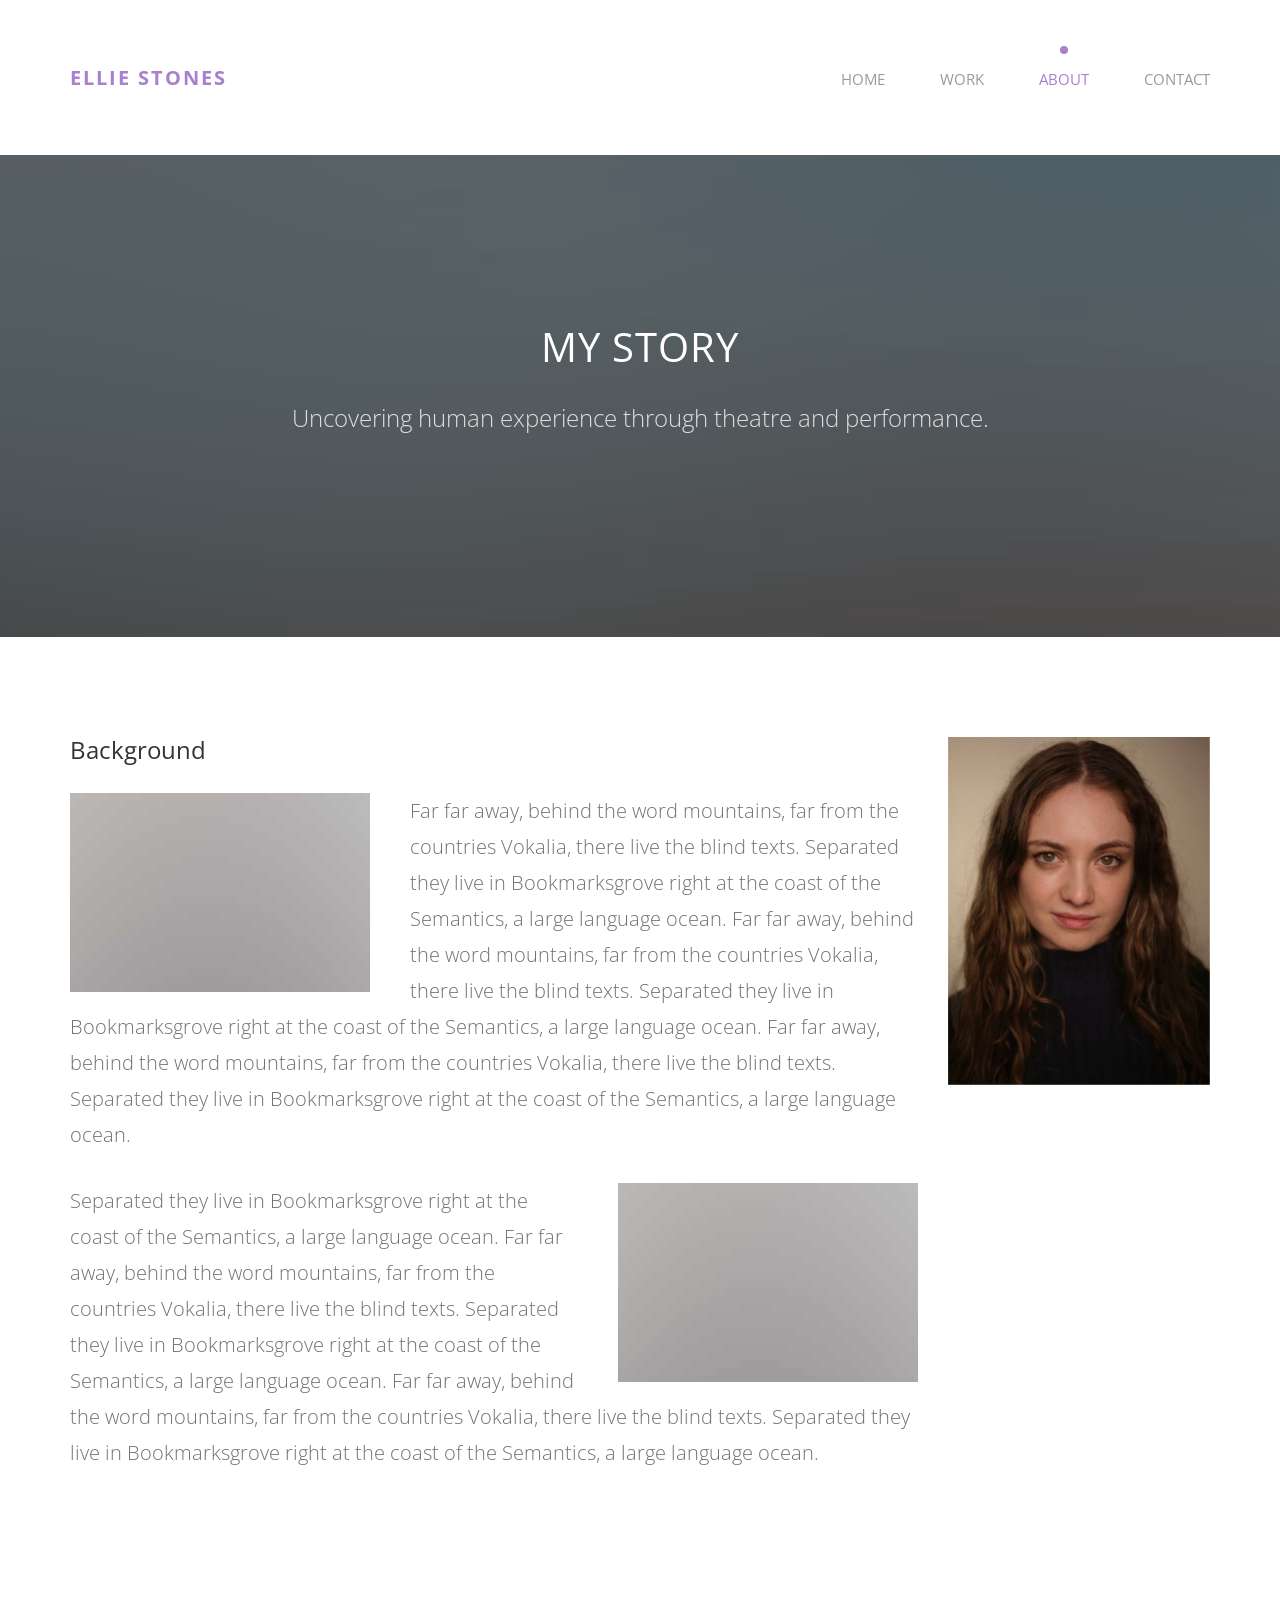
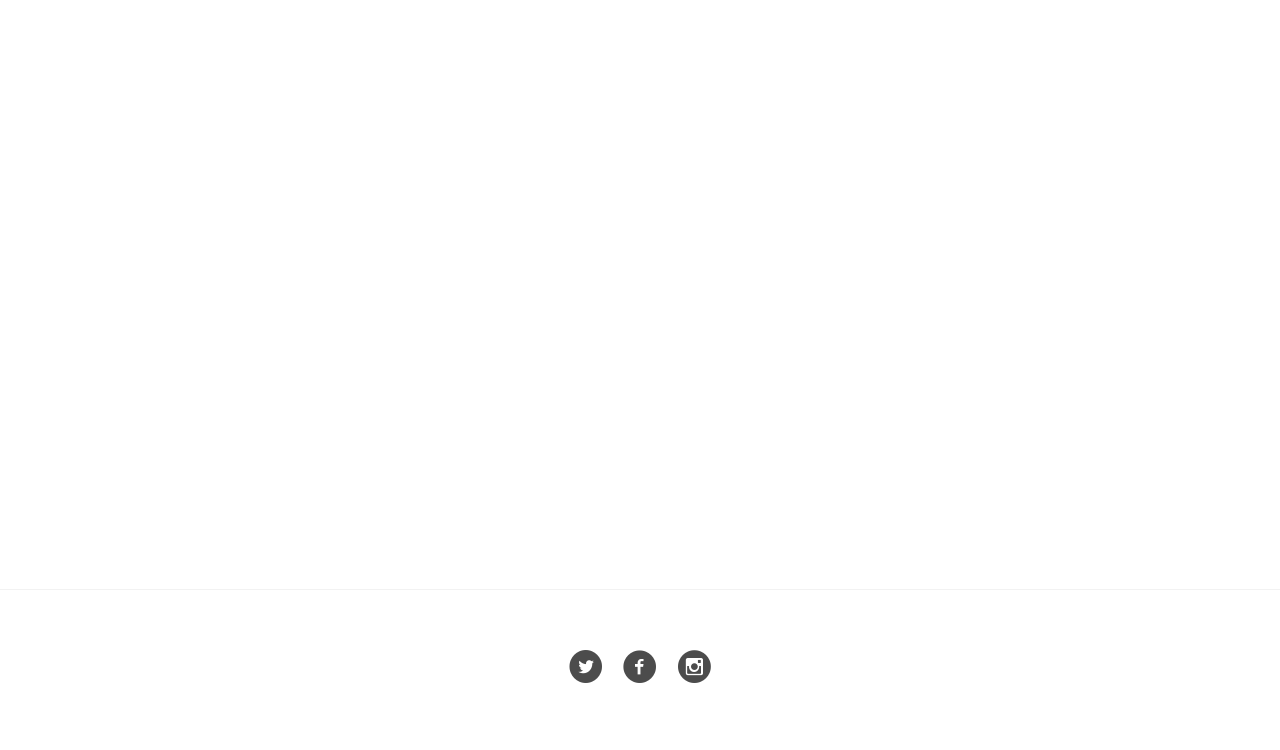
==== commit 7c3076f2: "Typo fix" ====
--- a/about.html
+++ b/about.html
@@ -78,7 +78,7 @@
 							<ul class="nav text-right">
 								<li><a href="index.html"><span>Home</span></a></li>
 								<!-- <li><a href="services.html">Services</a></li> -->
-								<li><a href="works.html">Works</a></li>
+								<li><a href="works.html">Work</a></li>
 								<li class="active"><a href="about.html">About</a></li>
 								<li><a href="contact.html">Contact</a></li>
 							</ul>
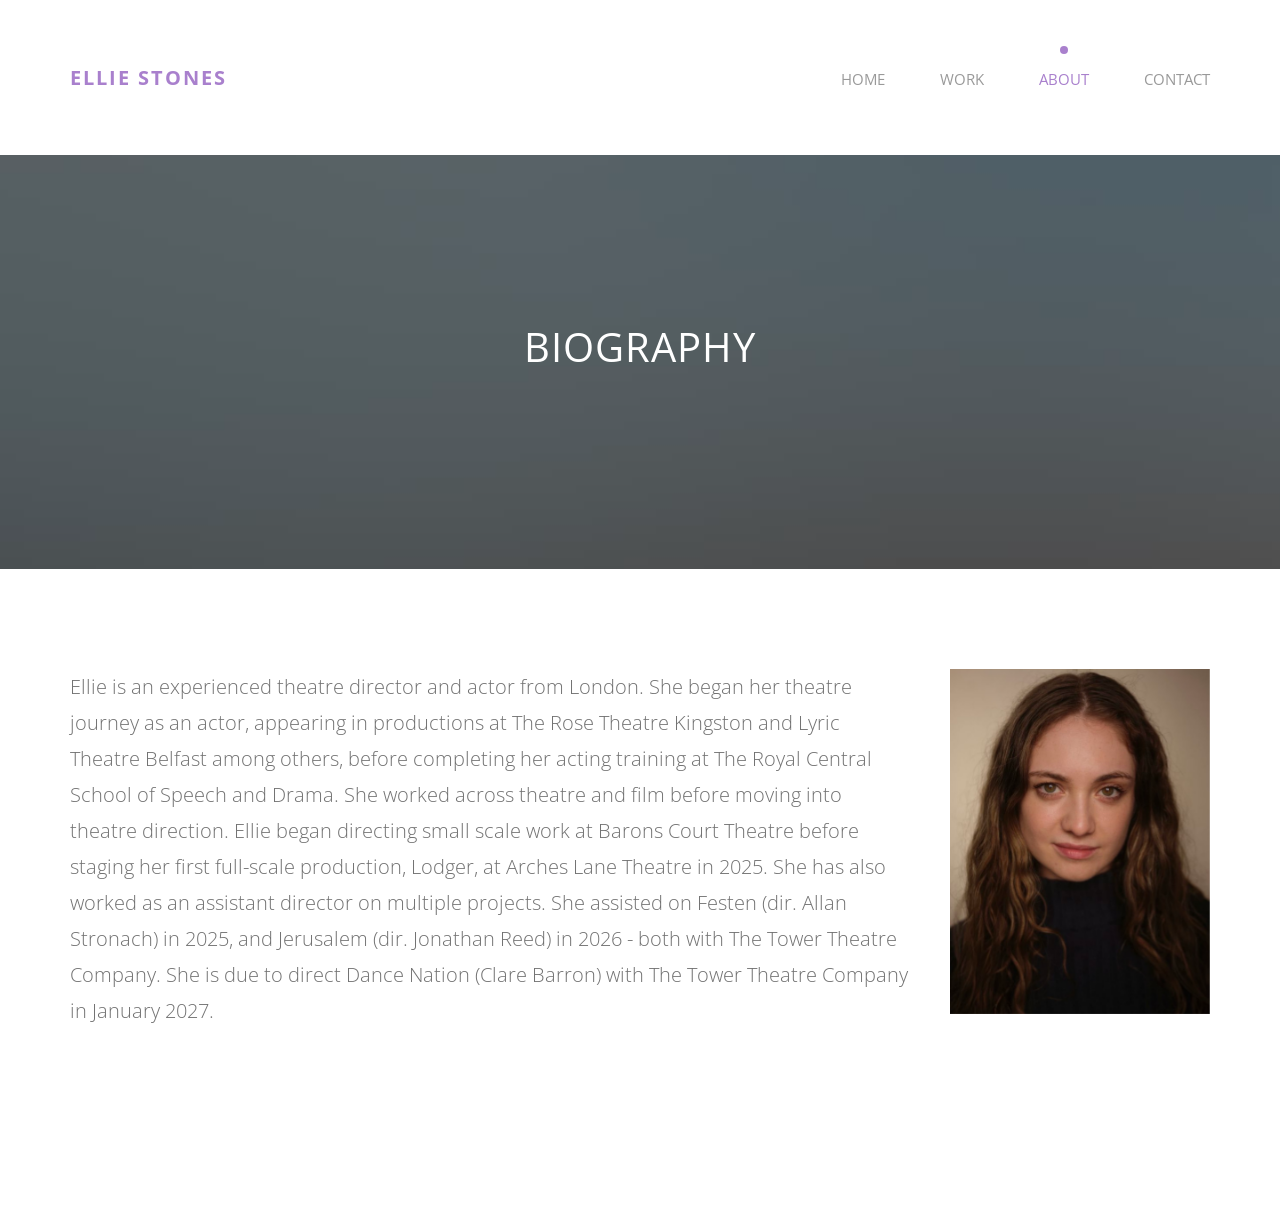
==== commit 6ac1b387: "Changes with Ellie" ====
--- a/about.html
+++ b/about.html
@@ -93,8 +93,8 @@
 				<div class="container">
 					<div class="row">
 						<div class="col-md-8 col-md-offset-2 float-overlay">
-							<h2>My Story</h2>
-							<h3>Uncovering human experience through theatre and performance.</h3>
+							<h2>Biography</h2>
+							<!-- <h3>Uncovering human experience through theatre and performance.</h3> -->
 						</div>
 					</div>
 				</div>
@@ -104,53 +104,17 @@
 		<div id="fh5co-section">
 			<div class="container">
 				<div class="row">
-					<div class="col-md-9">
+					<div class="col-md-12">
 						<div class="about-section">
-							<h3 class="animate-box">Background</h3>
-							<img class="display-left animate-box" src="images/about.jpg" alt="about">
-							<p class="animate-box">Far far away, behind the word mountains, far from the countries Vokalia, there live the blind texts. Separated they live in Bookmarksgrove right at the coast of the Semantics, a large language ocean. Far far away, behind the word mountains, far from the countries Vokalia, there live the blind texts. Separated they live in Bookmarksgrove right at the coast of the Semantics, a large language ocean. Far far away, behind the word mountains, far from the countries Vokalia, there live the blind texts. Separated they live in Bookmarksgrove right at the coast of the Semantics, a large language ocean.</p>
-							<img class="display-right animate-box" src="images/about.jpg" alt="about">
-							<p class="animate-box">Separated they live in Bookmarksgrove right at the coast of the Semantics, a large language ocean. Far far away, behind the word mountains, far from the countries Vokalia, there live the blind texts. Separated they live in Bookmarksgrove right at the coast of the Semantics, a large language ocean. Far far away, behind the word mountains, far from the countries Vokalia, there live the blind texts. Separated they live in Bookmarksgrove right at the coast of the Semantics, a large language ocean.</p>
-							<blockquote class="animate-box">
-								<p>“Creativity is just connecting things. When you ask creative people how they did something, they feel a little guilty because they didn’t really do it, they just saw something. It seemed obvious to them after a while.”</p>
-								<span>&mdash; John Doe - Co Founder</span>
-							</blockquote>
-							<div class="row">
-								<div class="col-md-6 animate-box">
-									<p>Separated they live in Bookmarksgrove right at the coast of the Semantics, a large language ocean. Far far away, behind the word mountains, far from the countries Vokalia, there live the blind texts. Separated they live in Bookmarksgrove right at the coast of the Semantics, a large language ocean.</p>
-								</div>
-								<div class="col-md-6 animate-box">
-									<p>Separated they live in Bookmarksgrove right at the coast of the Semantics, a large language ocean. Far far away, behind the word mountains, far from the countries Vokalia, there live the blind texts. Separated they live in Bookmarksgrove right at the coast of the Semantics, a large language ocean.</p>
-								</div>
-							</div>
-						</div>
-					</div>
-					<div class="col-md-3">
-						<div class="sidebar">
-							<div class="inner animate-box">
-								<img class="img-responsive" src="images/ellie_test.jpeg" alt="about">
-							</div>
-							<div class="inner animate-box">
-								<h2>Key Skills</h2>
-								<ul class="list">
-									<li><a href="#">Bookmarksgrove</a></li>
-									<li><a href="#">Vokalia</a></li>
-									<li><a href="#">Semantics</a></li>
-									<li><a href="#">Mountains</a></li>
-									<li><a href="#">Countries</a></li>
-								</ul>
-							</div>
-							<div class="inner animate-box">
-								<h2>Testimonials</h2>
-								<p class="quote">“If you really want to do something, You will find a way, If you don't you'll find an excure”</p>
-								<span>&mdash; John Doe - Co Founder</span>
-							</div>
+							<!-- <h3 class="animate-box">Bio</h3> -->
+							<img class="display-right animate-box" src="images/ellie_test.jpeg" alt="about">
+							<p class="animate-box">Ellie is an experienced theatre director and actor from London. She began her theatre journey as an actor, appearing in productions at The Rose Theatre Kingston and Lyric Theatre Belfast among others, before completing her acting training at The Royal Central School of Speech and Drama. She worked across theatre and film before moving into theatre direction. Ellie began directing small scale work at Barons Court Theatre before staging her first full-scale production, Lodger, at Arches Lane Theatre in 2025. She has also worked as an assistant director on multiple projects. She assisted on Festen (dir. Allan Stronach) in 2025, and Jerusalem (dir. Jonathan Reed) in 2026 - both with The Tower Theatre Company. She is due to direct Dance Nation (Clare Barron) with The Tower Theatre Company in January 2027.</p>
 						</div>
 					</div>
 				</div>
 			</div>
 		</div>
-		<footer>
+		<!-- <footer>
 			<div id="footer" class="fh5co-border-line">
 				<div class="container">
 					<div class="row">
@@ -160,12 +124,12 @@
 								<a href="#"><i class="icon-facebook-with-circle"></i></a>
 								<a href="#"><i class="icon-instagram-with-circle"></i></a>
 							</p>
-							<!-- <p>Made with <a href="http://freehtml5.co/" target="_blank">Freehtml5.co</a></p> -->
+							<p>Made with <a href="http://freehtml5.co/" target="_blank">Freehtml5.co</a></p>
 						</div>
 					</div>
 				</div>
 			</div>
-		</footer>
+		</footer> -->
 	</div>
 	<!-- END: box-wrap -->
 	
--- a/css/style.css
+++ b/css/style.css
@@ -375,6 +375,19 @@
 #fh5co-product-section, .about-section {
   padding-bottom: 8em;
 }
+
+.modal-body .about-section {
+  padding-bottom: 0em;
+}
+
+.modal-body .about-section {
+  padding-top: 0.5em;
+}
+
+.modal-header {
+    padding-bottom: 1.3em;
+}
+
 @media screen and (max-width: 992px) {
   #fh5co-media-section, #fh5co-intro-section, #fh5co-contact-section,
   #fh5co-product-section, .about-section {
@@ -570,6 +583,12 @@
   float: right;
   padding-left: 40px;
 }
+.about-section img.display-right,
+.about-section img.display-left {
+  max-width: 300px;
+  height: auto;
+}
+
 @media screen and (max-width: 768px) {
   .about-section img.display-right {
     float: left;
@@ -828,4 +847,10 @@
   opacity: 0;
 }
 
+#fh5co-product-section .product-inner img {
+    display: block;
+    margin-left: auto;
+    margin-right: auto;
+}
+
 /*# sourceMappingURL=style.css.map */
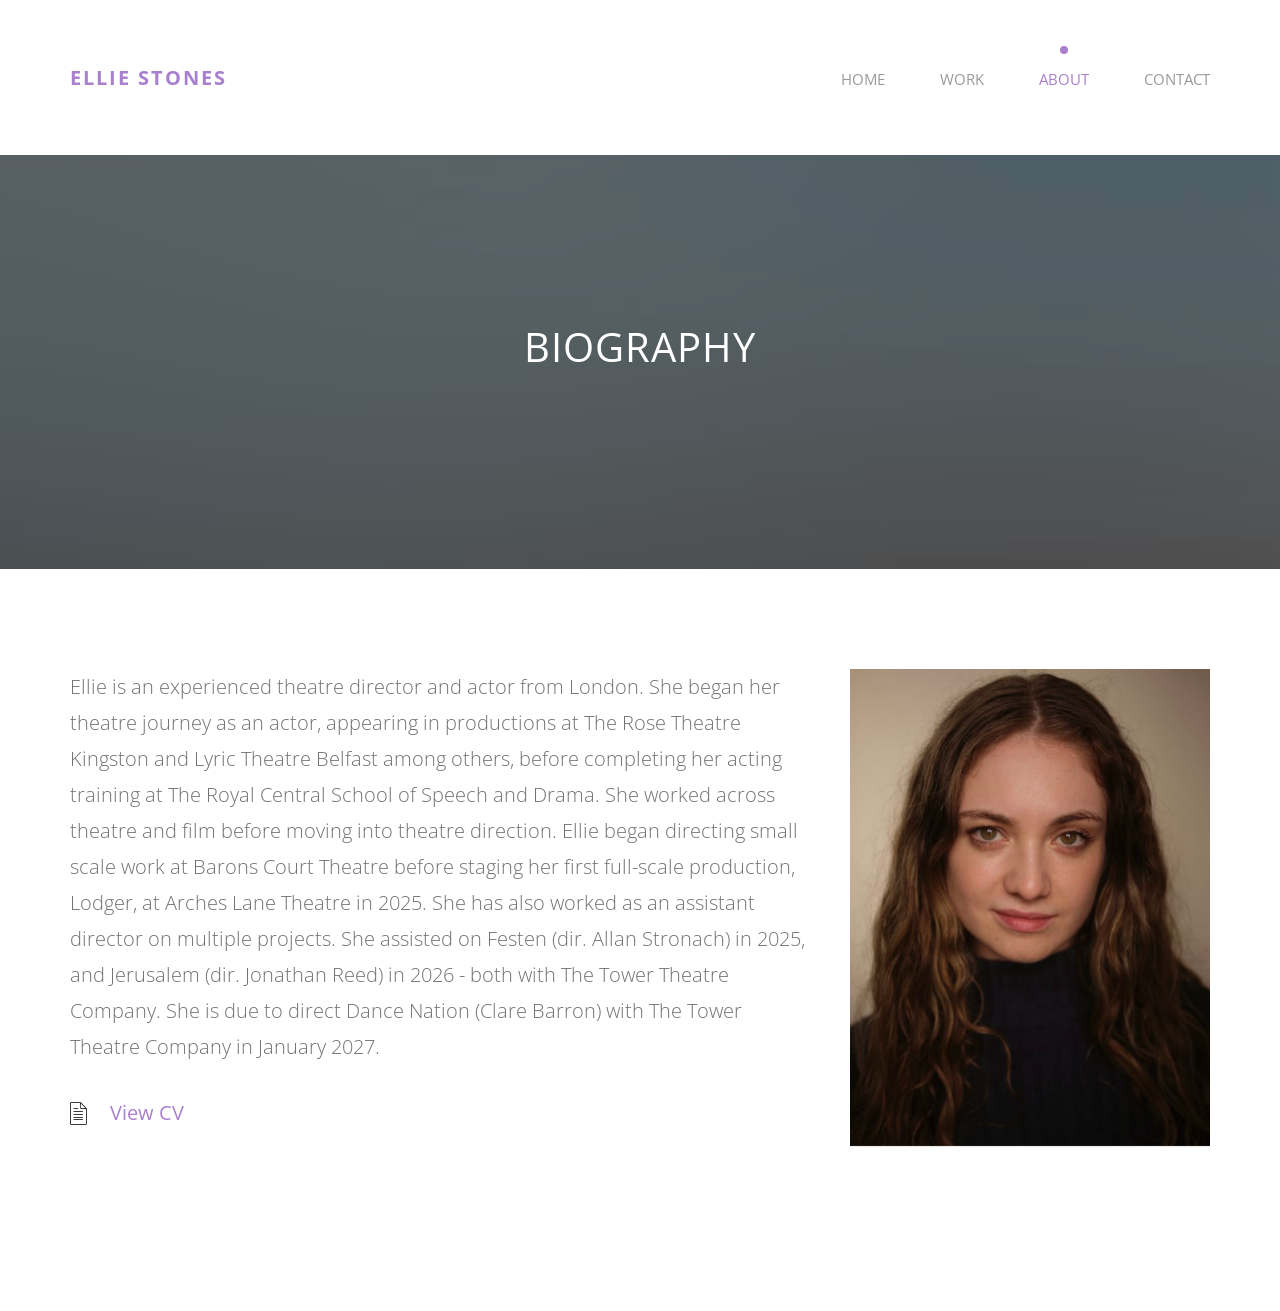
==== commit 81d3cc0b: "Completing layout actions" ====
--- a/about.html
+++ b/about.html
@@ -107,8 +107,11 @@
 					<div class="col-md-12">
 						<div class="about-section">
 							<!-- <h3 class="animate-box">Bio</h3> -->
-							<img class="display-right animate-box" src="images/ellie_test.jpeg" alt="about">
+							<img class="display-ellie animate-box" src="images/ellie_test.jpeg" alt="about">
 							<p class="animate-box">Ellie is an experienced theatre director and actor from London. She began her theatre journey as an actor, appearing in productions at The Rose Theatre Kingston and Lyric Theatre Belfast among others, before completing her acting training at The Royal Central School of Speech and Drama. She worked across theatre and film before moving into theatre direction. Ellie began directing small scale work at Barons Court Theatre before staging her first full-scale production, Lodger, at Arches Lane Theatre in 2025. She has also worked as an assistant director on multiple projects. She assisted on Festen (dir. Allan Stronach) in 2025, and Jerusalem (dir. Jonathan Reed) in 2026 - both with The Tower Theatre Company. She is due to direct Dance Nation (Clare Barron) with The Tower Theatre Company in January 2027.</p>
+							<ul class="contact-info">
+								<li><i class="icon-document"></i><a href="#">View CV</a></li>
+							</ul>
 						</div>
 					</div>
 				</div>
--- a/css/style.css
+++ b/css/style.css
@@ -585,17 +585,28 @@
 }
 .about-section img.display-right,
 .about-section img.display-left {
-  max-width: 300px;
+  max-width: 600px;
+  min-width: 250px;
+  width: 50%;
   height: auto;
 }
 
-@media screen and (max-width: 768px) {
+.about-section img.display-ellie {
+  float: right;
+  padding-left: 40px;
+  max-width: 400px;
+  min-width: 200px;
+  width: 40%;
+  height: auto;
+}
+
+/* @media screen and (max-width: 768px) {
   .about-section img.display-right {
     float: left;
     padding-right: 40px;
     padding-left: 0;
   }
-}
+} */
 
 #fh5co-product-section .product-inner {
   margin-bottom: 7em;
@@ -853,4 +864,62 @@
     margin-right: auto;
 }
 
+.project-image {
+    position: relative;
+    overflow: hidden;
+}
+
+.project-image img {
+    width: 100%;
+    display: block;
+}
+
+.project-overlay-title {
+    position: absolute;
+    top: 50%;
+    left: 50%;
+    transform: translate(-50%, -50%);
+
+    color: rgba(255,255,255,0.45);
+    font-size: 3.5vw;
+    font-weight: 700;
+    letter-spacing: 4px;
+    text-transform: uppercase;
+
+    pointer-events: none;
+    z-index: 2;
+}
+
+.project-hero {
+    width: 100%;
+    height: auto;
+    display: block;
+    margin-bottom: 40px;
+}
+
+.cast-list,
+.creatives-list {
+    list-style: none;
+    padding-left: 2px;
+    margin: 0;
+}
+
+.cast-list li,
+.creatives-list li {
+    padding: 3px 0;
+    font-size: 18px;
+    color: #727272;
+}
+
+blockquote {
+    border-left: none;
+    padding-left: 0;
+}
+
+.review-links {
+  list-style: none;
+  padding-left: 0;
+  margin-left: 0;
+}
+
 /*# sourceMappingURL=style.css.map */
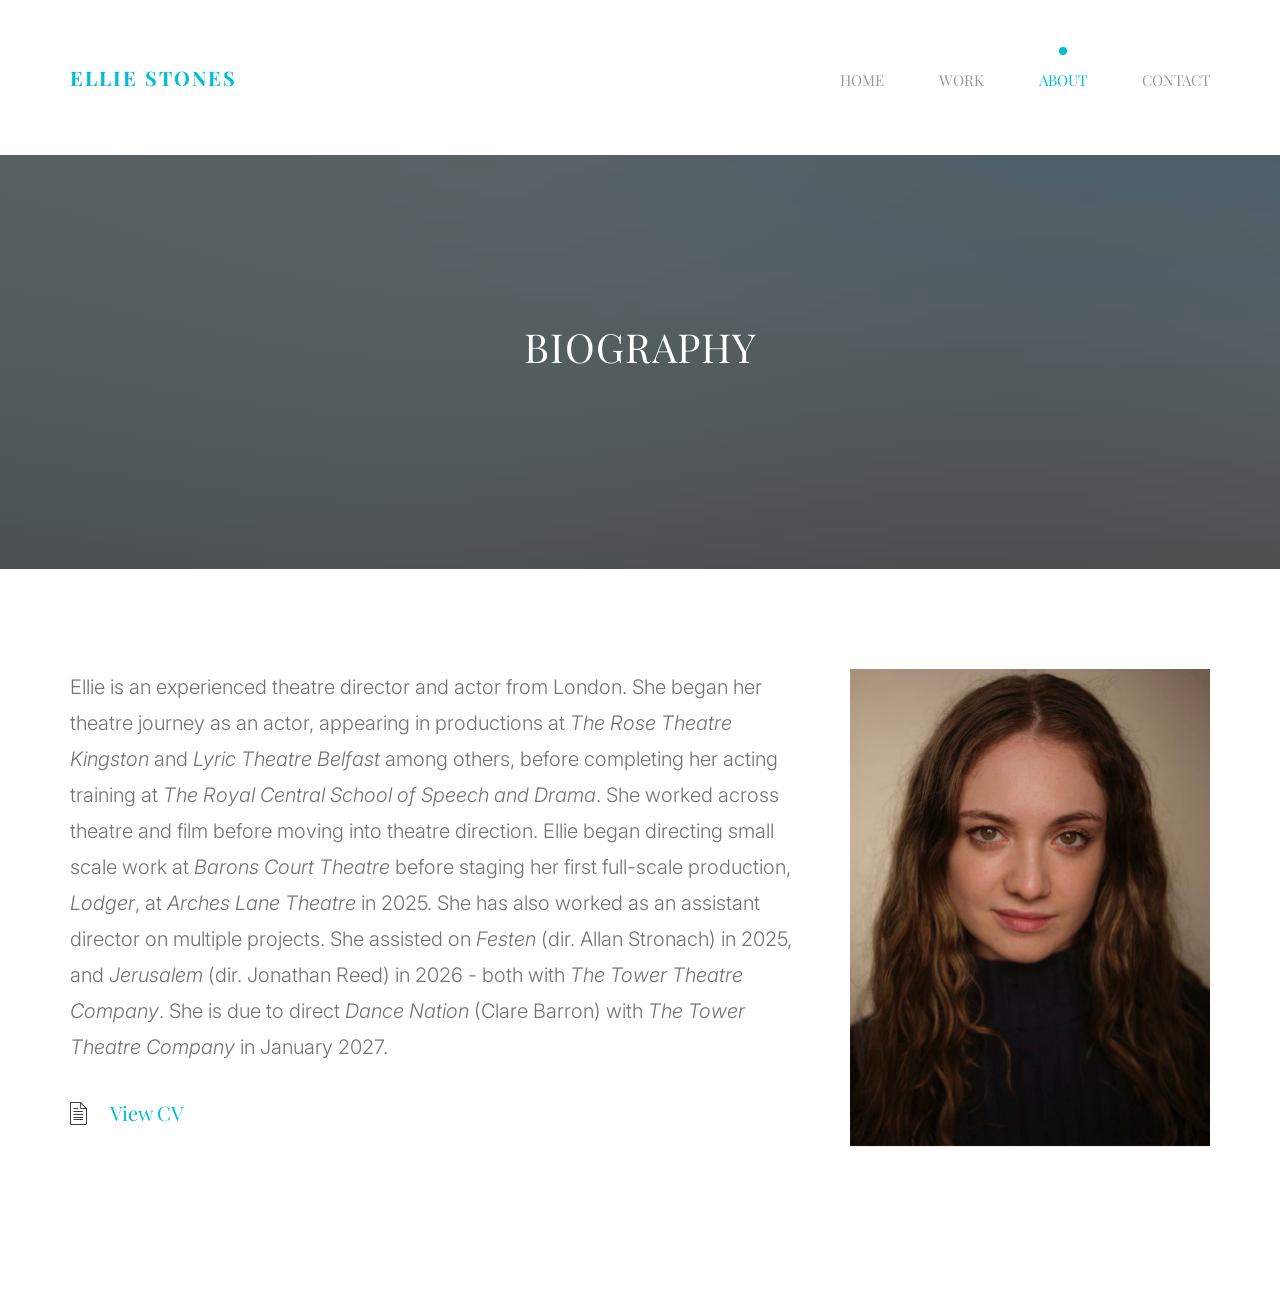
==== commit 3fc7c164: "Bringing in images 1" ====
--- a/about.html
+++ b/about.html
@@ -40,7 +40,10 @@
 	<!-- Place favicon.ico and apple-touch-icon.png in the root directory -->
 	<link rel="shortcut icon" href="favicon.ico">
 
-	<link href='https://fonts.googleapis.com/css?family=Open+Sans:400,300,700' rel='stylesheet' type='text/css'>
+	<link rel="preconnect" href="https://fonts.googleapis.com">
+	<link rel="preconnect" href="https://fonts.gstatic.com" crossorigin>
+
+	<link href="https://fonts.googleapis.com/css2?family=Inter:wght@300;400;500;600&family=Playfair+Display:wght@400;500;600;700&display=swap" rel="stylesheet">
 	
 	<!-- Animate.css -->
 	<link rel="stylesheet" href="css/animate.css">
@@ -108,7 +111,7 @@
 						<div class="about-section">
 							<!-- <h3 class="animate-box">Bio</h3> -->
 							<img class="display-ellie animate-box" src="images/ellie_test.jpeg" alt="about">
-							<p class="animate-box">Ellie is an experienced theatre director and actor from London. She began her theatre journey as an actor, appearing in productions at The Rose Theatre Kingston and Lyric Theatre Belfast among others, before completing her acting training at The Royal Central School of Speech and Drama. She worked across theatre and film before moving into theatre direction. Ellie began directing small scale work at Barons Court Theatre before staging her first full-scale production, Lodger, at Arches Lane Theatre in 2025. She has also worked as an assistant director on multiple projects. She assisted on Festen (dir. Allan Stronach) in 2025, and Jerusalem (dir. Jonathan Reed) in 2026 - both with The Tower Theatre Company. She is due to direct Dance Nation (Clare Barron) with The Tower Theatre Company in January 2027.</p>
+							<p class="animate-box">Ellie is an experienced theatre director and actor from London. She began her theatre journey as an actor, appearing in productions at <i>The Rose Theatre Kingston</i> and <i>Lyric Theatre Belfast</i> among others, before completing her acting training at <i>The Royal Central School of Speech and Drama</i>. She worked across theatre and film before moving into theatre direction. Ellie began directing small scale work at <i>Barons Court Theatre</i> before staging her first full-scale production, <i>Lodger</i>, at <i>Arches Lane Theatre</i> in 2025. She has also worked as an assistant director on multiple projects. She assisted on <i>Festen</i> (dir. Allan Stronach) in 2025, and <i>Jerusalem</i> (dir. Jonathan Reed) in 2026 - both with <i>The Tower Theatre Company</i>. She is due to direct <i>Dance Nation</i> (Clare Barron) with <i>The Tower Theatre Company</i> in January 2027.</p>
 							<ul class="contact-info">
 								<li><i class="icon-document"></i><a href="#">View CV</a></li>
 							</ul>
--- a/css/style.css
+++ b/css/style.css
@@ -12,7 +12,7 @@
 *
 * ======================================================= */
 body {
-  font-family: "Open Sans", Arial, serif;
+  font-family: "Playfair Display", serif;
   line-height: 1.8;
   font-size: 20px;
   background: #f9f7f7;
@@ -20,14 +20,14 @@
 }
 
 a {
-  color: #a980cd;
+  color: #00bcd4;
   -webkit-transition: 0.5s;
   -o-transition: 0.5s;
   transition: 0.5s;
 }
 a:hover {
   text-decoration: underline !important;
-  color: #a980cd !important;
+  color: #00bcd4 !important;
 }
 a:focus, a:active {
   outline: none;
@@ -38,12 +38,12 @@
   font-size: 20px;
   color: #727272;
   font-weight: 300;
-  font-family: "Open Sans", Arial, serif;
+  font-family: "Inter", sans-serif;
 }
 
 h1, h2, h3, h4, h5, h6 {
   color: rgba(0, 0, 0, 0.8);
-  font-family: "Open Sans", Arial, serif;
+  font-family: "Playfair Display", serif;
   font-weight: 400;
   margin: 0 0 30px 0;
 }
@@ -138,7 +138,7 @@
   margin-left: 0;
 }
 #fh5co-header .nav li a {
-  font-family: "Open Sans", Arial, serif;
+  font-family: "Playfair Display", serif;
   color: rgba(0, 0, 0, 0.4);
   position: relative;
   font-weight: 400;
@@ -158,7 +158,7 @@
   }
 }
 #fh5co-header .nav li.active a {
-  color: #a980cd;
+  color: #00bcd4;
   background: transparent;
   position: relative;
 }
@@ -171,7 +171,7 @@
   -ms-border-radius: 50%;
   border-radius: 50%;
   top: -20px;
-  background: #a980cd;
+  background: #00bcd4;
   content: '';
   left: 50%;
   margin-left: -4px;
@@ -189,7 +189,7 @@
 @media screen and (max-width: 480px) {
   #fh5co-header .nav li.active a {
     border-bottom: 2px solid transparent;
-    color: #a980cd;
+    color: #00bcd4;
   }
 }
 @media screen and (max-width: 992px) {
@@ -566,7 +566,7 @@
 .fh5co-inner .holder-section h3 {
   font-size: 20px;
   text-transform: uppercase;
-  color: #a980cd;
+  color: #00bcd4;
   letter-spacing: 1px;
   font-weight: bold;
 }
@@ -697,7 +697,7 @@
 }
 .contact-info li a {
   font-weight: 400 !important;
-  color: #a980cd;
+  color: #00bcd4;
 }
 @media screen and (max-width: 768px) {
   .contact-info {
@@ -772,7 +772,7 @@
   letter-spacing: 2px;
   text-transform: uppercase;
   position: relative;
-  color: #a980cd;
+  color: #00bcd4;
 }
 .page1-heading-section h3 {
   font-size: 20px;
@@ -780,7 +780,7 @@
   letter-spacing: 2px;
   text-transform: uppercase;
   position: relative;
-  color: #a980cd;
+  color: #00bcd4;
 }
 
 .btn {
@@ -797,14 +797,14 @@
   transition: 0.3s;
 }
 .btn.btn-primary {
-  background: #a980cd;
+  background: #00bcd4;
   color: #fff;
   border: none !important;
   border: 2px solid transparent !important;
 }
 .btn.btn-primary:hover, .btn.btn-primary:active, .btn.btn-primary:focus {
   box-shadow: none;
-  background: #a980cd;
+  background: #00bcd4;
 }
 .btn:hover, .btn:active, .btn:focus {
   background: #393e46 !important;
@@ -841,7 +841,7 @@
   transition: 0.5s;
 }
 .social li a:hover, .social li a:focus {
-  color: #a980cd;
+  color: #00bcd4;
   text-decoration: none;
 }
 .social li a i {
@@ -867,6 +867,8 @@
 .project-image {
     position: relative;
     overflow: hidden;
+    max-width: 1000px;
+    margin: 0 auto;
 }
 
 .project-image img {
@@ -880,7 +882,7 @@
     left: 50%;
     transform: translate(-50%, -50%);
 
-    color: rgba(255,255,255,0.45);
+    color: rgba(255,255,255,0.8);
     font-size: 3.5vw;
     font-weight: 700;
     letter-spacing: 4px;
@@ -909,6 +911,12 @@
     padding: 3px 0;
     font-size: 18px;
     color: #727272;
+    font-family: "Inter", sans-serif;
+}
+
+.cast-creatives-row {
+    clear: both;
+    padding-top: 25px;
 }
 
 blockquote {
@@ -920,6 +928,7 @@
   list-style: none;
   padding-left: 0;
   margin-left: 0;
+  font-family: "Inter", sans-serif;
 }
 
 /*# sourceMappingURL=style.css.map */
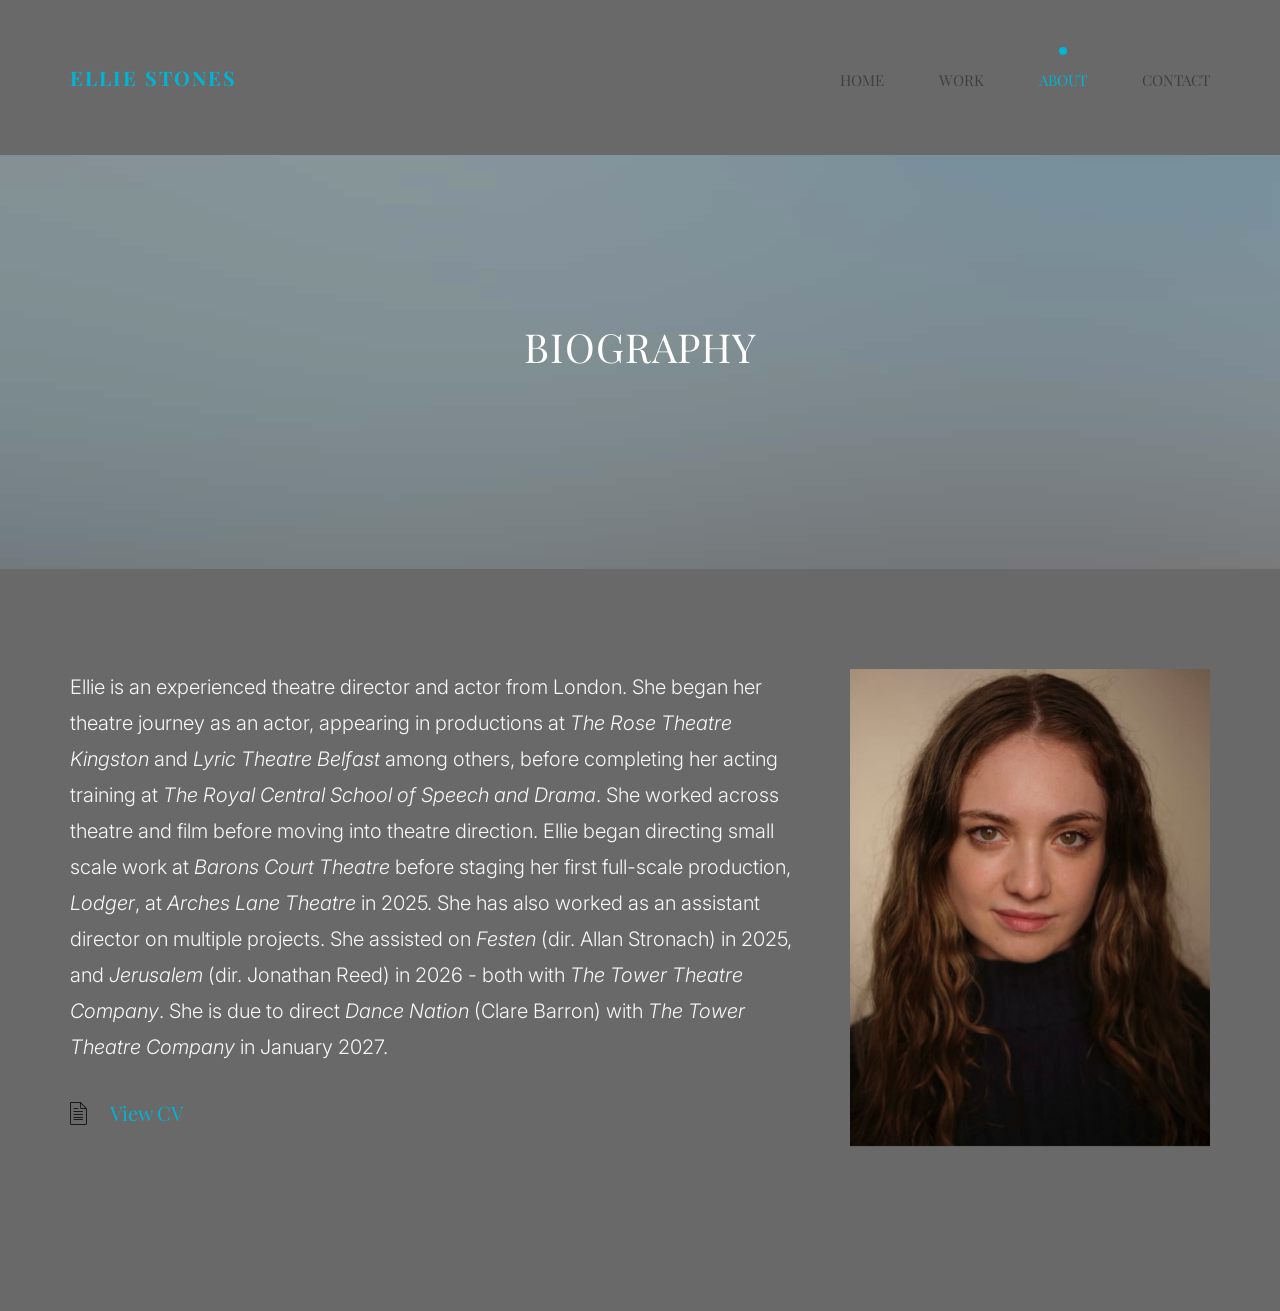
==== commit 6907d1d2: "Colour updates" ====
--- a/about.html
+++ b/about.html
@@ -92,7 +92,7 @@
 		</header>
 		<!-- END: header -->
 		<div id="fh5co-intro-section" class="section-overlay animate-box" data-animate-effect="fadeIn">
-			<div class="fh5co-intro-cover text-center" data-stellar-background-ratio="0.5" style="background-image: url(images/intro.jpg);">
+			<div class="fh5co-intro-cover text-center" data-stellar-background-ratio="0.6" style="background-image: url(images/intro.jpg);">
 				<div class="container">
 					<div class="row">
 						<div class="col-md-8 col-md-offset-2 float-overlay">
--- a/css/style.css
+++ b/css/style.css
@@ -15,19 +15,19 @@
   font-family: "Playfair Display", serif;
   line-height: 1.8;
   font-size: 20px;
-  background: #f9f7f7;
+  background: #969696;
   font-weight: 300;
 }
 
 a {
-  color: #00bcd4;
+  color: #00b4d4;
   -webkit-transition: 0.5s;
   -o-transition: 0.5s;
   transition: 0.5s;
 }
 a:hover {
   text-decoration: underline !important;
-  color: #00bcd4 !important;
+  color: #00b4d4; !important;
 }
 a:focus, a:active {
   outline: none;
@@ -36,9 +36,13 @@
 p {
   margin-bottom: 1.5em;
   font-size: 20px;
-  color: #727272;
+  color: #f9f7f7;
   font-weight: 300;
   font-family: "Inter", sans-serif;
+}
+
+.modal-content p {
+    color: rgba(0, 0, 0, 0.7);
 }
 
 h1, h2, h3, h4, h5, h6 {
@@ -64,7 +68,7 @@
 }
 
 .box-wrap {
-  background: #fff;
+  background: #696969;
   max-width: 1370px;
   margin: 0 auto;
   position: relative;
@@ -89,7 +93,7 @@
 }
 #fh5co-header .navbar-default {
   border: transparent;
-  background: #fff;
+  background: #696969;
   padding-bottom: 0;
   margin-bottom: 0;
 }
@@ -158,7 +162,7 @@
   }
 }
 #fh5co-header .nav li.active a {
-  color: #00bcd4;
+  color: #00b4d4;;
   background: transparent;
   position: relative;
 }
@@ -171,7 +175,7 @@
   -ms-border-radius: 50%;
   border-radius: 50%;
   top: -20px;
-  background: #00bcd4;
+  background: #00b4d4;;
   content: '';
   left: 50%;
   margin-left: -4px;
@@ -189,7 +193,7 @@
 @media screen and (max-width: 480px) {
   #fh5co-header .nav li.active a {
     border-bottom: 2px solid transparent;
-    color: #00bcd4;
+    color: #00b4d4;;
   }
 }
 @media screen and (max-width: 992px) {
@@ -419,7 +423,7 @@
   bottom: 0;
   right: 0;
   content: '';
-  background: rgba(0, 0, 0, 0.5);
+  background: rgba(0, 0, 0, 0.25);
   z-index: 1;
 }
 .section-overlay .float-overlay {
@@ -566,7 +570,7 @@
 .fh5co-inner .holder-section h3 {
   font-size: 20px;
   text-transform: uppercase;
-  color: #00bcd4;
+  color: #00b4d4;;
   letter-spacing: 1px;
   font-weight: bold;
 }
@@ -697,7 +701,7 @@
 }
 .contact-info li a {
   font-weight: 400 !important;
-  color: #00bcd4;
+  color: #00b4d4;;
 }
 @media screen and (max-width: 768px) {
   .contact-info {
@@ -772,7 +776,7 @@
   letter-spacing: 2px;
   text-transform: uppercase;
   position: relative;
-  color: #00bcd4;
+  color: #00b4d4;;
 }
 .page1-heading-section h3 {
   font-size: 20px;
@@ -780,7 +784,7 @@
   letter-spacing: 2px;
   text-transform: uppercase;
   position: relative;
-  color: #00bcd4;
+  color: #00b4d4;;
 }
 
 .btn {
@@ -797,14 +801,14 @@
   transition: 0.3s;
 }
 .btn.btn-primary {
-  background: #00bcd4;
+  background: #00b4d4;;
   color: #fff;
   border: none !important;
   border: 2px solid transparent !important;
 }
 .btn.btn-primary:hover, .btn.btn-primary:active, .btn.btn-primary:focus {
   box-shadow: none;
-  background: #00bcd4;
+  background: #00b4d4;;
 }
 .btn:hover, .btn:active, .btn:focus {
   background: #393e46 !important;
@@ -841,7 +845,7 @@
   transition: 0.5s;
 }
 .social li a:hover, .social li a:focus {
-  color: #00bcd4;
+  color: #00b4d4;;
   text-decoration: none;
 }
 .social li a i {
@@ -874,6 +878,7 @@
 .project-image img {
     width: 100%;
     display: block;
+    opacity: 0.5;
 }
 
 .project-overlay-title {
@@ -882,7 +887,7 @@
     left: 50%;
     transform: translate(-50%, -50%);
 
-    color: rgba(255,255,255,0.8);
+    color: rgba(255,255,255,1);
     font-size: 3.5vw;
     font-weight: 700;
     letter-spacing: 4px;
@@ -931,4 +936,8 @@
   font-family: "Inter", sans-serif;
 }
 
+/* .modal-content {
+    background-color: #707070;
+} */
+
 /*# sourceMappingURL=style.css.map */
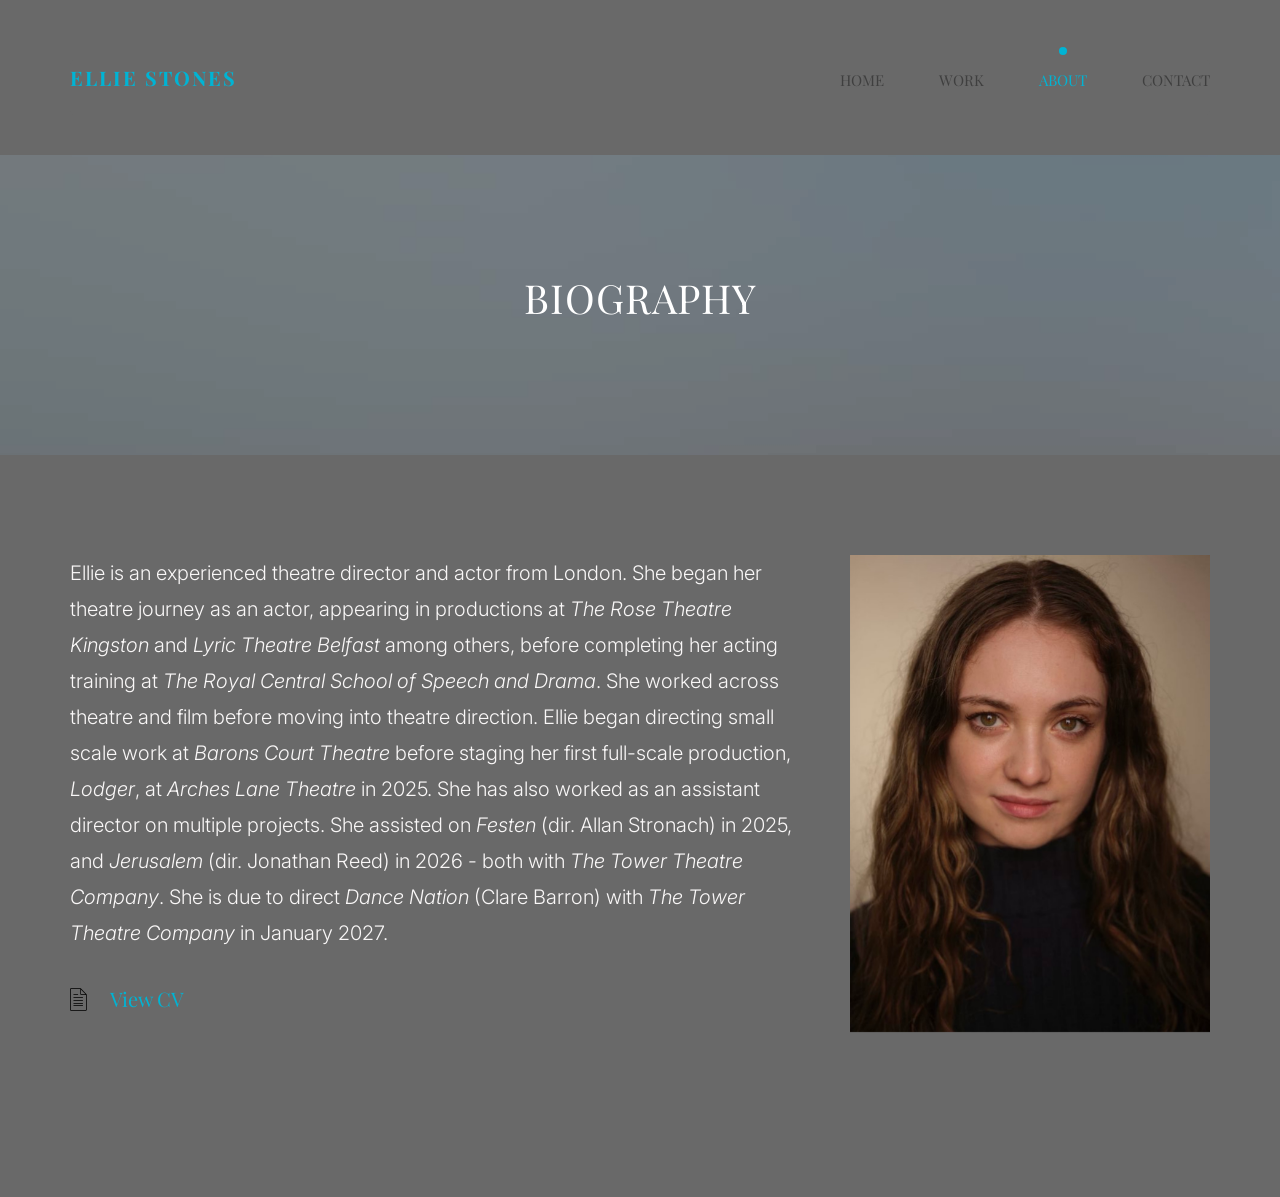
==== commit 60adc554: "Final layout edits" ====
--- a/about.html
+++ b/about.html
@@ -113,7 +113,7 @@
 							<img class="display-ellie animate-box" src="images/ellie_test.jpeg" alt="about">
 							<p class="animate-box">Ellie is an experienced theatre director and actor from London. She began her theatre journey as an actor, appearing in productions at <i>The Rose Theatre Kingston</i> and <i>Lyric Theatre Belfast</i> among others, before completing her acting training at <i>The Royal Central School of Speech and Drama</i>. She worked across theatre and film before moving into theatre direction. Ellie began directing small scale work at <i>Barons Court Theatre</i> before staging her first full-scale production, <i>Lodger</i>, at <i>Arches Lane Theatre</i> in 2025. She has also worked as an assistant director on multiple projects. She assisted on <i>Festen</i> (dir. Allan Stronach) in 2025, and <i>Jerusalem</i> (dir. Jonathan Reed) in 2026 - both with <i>The Tower Theatre Company</i>. She is due to direct <i>Dance Nation</i> (Clare Barron) with <i>The Tower Theatre Company</i> in January 2027.</p>
 							<ul class="contact-info">
-								<li><i class="icon-document"></i><a href="#">View CV</a></li>
+								<li><i class="icon-document"></i><a href="images/Ellie_Stones_Directing_CV_May_2026.pdf" target="_blank">View CV</a></li>
 							</ul>
 						</div>
 					</div>
--- a/css/style.css
+++ b/css/style.css
@@ -27,7 +27,7 @@
 }
 a:hover {
   text-decoration: underline !important;
-  color: #00b4d4; !important;
+  color: #00b4d4 !important;
 }
 a:focus, a:active {
   outline: none;
@@ -207,6 +207,42 @@
   margin-bottom: 5em;
 }
 
+.owl-carousel1 .item {
+  position: relative;
+  height: clamp(300px, 40vw, 700px);
+  overflow: hidden;
+}
+
+.owl-carousel1 .item .img-wrap {
+  height: 100%;
+  margin: 0;
+}
+
+.owl-carousel1 .item img {
+  width: 100%;
+  height: 100%;
+  object-fit: cover;
+  object-position: center;
+  display: block;
+}
+
+/* disable old overlay inside carousel */
+.owl-carousel1 .item .img-wrap::after {
+  display: none;
+}
+
+/* create new overlay on visible frame */
+.owl-carousel1 .item::after {
+  content: attr(data-credit);
+  position: absolute;
+  bottom: 8px;
+  left: 8px;
+  font-size: 12px;
+  color: #fff;
+  pointer-events: none;
+  text-shadow: 0 1px 3px rgba(0,0,0,0.6);
+}
+
 .modal .owl-carousel {
   margin-bottom: 1em;
 }
@@ -237,8 +273,9 @@
 
 .owl-carousel .owl-controls .owl-nav .owl-next,
 .owl-carousel-posts .owl-controls .owl-nav .owl-next {
-  right: 40px;
-}
+  right: 0px;
+}
+
 .owl-carousel .owl-controls .owl-nav .owl-next:hover,
 .owl-carousel-posts .owl-controls .owl-nav .owl-next:hover {
   margin-right: -10px;
@@ -246,8 +283,9 @@
 
 .owl-carousel .owl-controls .owl-nav .owl-prev,
 .owl-carousel-posts .owl-controls .owl-nav .owl-prev {
-  left: 40px;
-}
+  left: 0px;
+}
+
 .owl-carousel .owl-controls .owl-nav .owl-prev:hover,
 .owl-carousel-posts .owl-controls .owl-nav .owl-prev:hover {
   margin-left: -10px;
@@ -287,7 +325,7 @@
 .owl-carousel-fullwidth.fh5co-light-arrow .owl-controls .owl-nav .owl-next i,
 .owl-carousel-fullwidth.fh5co-light-arrow .owl-controls .owl-nav .owl-prev i {
   font-size: 50px;
-  color: #fff;
+  color: rgba(255, 255, 255, 0.7);
 }
 .owl-carousel-fullwidth.fh5co-light-arrow .owl-controls .owl-nav .owl-next:hover i,
 .owl-carousel-fullwidth.fh5co-light-arrow .owl-controls .owl-nav .owl-prev:hover i {
@@ -297,11 +335,11 @@
 .owl-carousel2 .owl-controls .owl-nav .owl-next i,
 .owl-carousel2 .owl-controls .owl-nav .owl-prev i {
   font-size: 50px;
-  color: rgba(0, 0, 0, 0.5);
+  color: rgba(255, 255, 255, 0.7);
 }
 .owl-carousel2 .owl-controls .owl-nav .owl-next:hover i,
 .owl-carousel2 .owl-controls .owl-nav .owl-prev:hover i {
-  color: rgba(0, 0, 0, 0.6);
+  color: #fff;
 }
 
 .owl-carousel2 .owl-controls .owl-nav .owl-next {
@@ -399,6 +437,10 @@
   }
 }
 
+#fh5co-media-section .page1-heading-section h4 {
+  color: #f9f7f7;
+}
+
 #fh5co-intro-section h2 {
   font-size: 40px;
   text-transform: uppercase;
@@ -411,6 +453,12 @@
   line-height: 38px;
 }
 
+/* @media (max-width: 768px) {
+  #fh5co-intro-section h3 {
+    display: none;
+  }
+} */
+
 .section-overlay {
   margin-bottom: 5em;
   position: relative;
@@ -423,10 +471,11 @@
   bottom: 0;
   right: 0;
   content: '';
-  background: rgba(0, 0, 0, 0.25);
+  background: rgba(0, 0, 0, 0.35);
   z-index: 1;
 }
 .section-overlay .float-overlay {
+  position: relative;
   z-index: 9;
 }
 
@@ -506,10 +555,16 @@
 
 .fh5co-intro-cover {
   width: 100%;
-  padding: 8.5em 0;
-  position: relative;
-}
-ba
+  height: 300px;
+  position: relative;
+
+  display: flex;
+  align-items: center;
+  justify-content: center;
+
+  padding-top: 15px;
+}
+
 .fh5co-intro-cover:before {
   position: absolute;
   top: 0;
@@ -518,7 +573,7 @@
   bottom: 0;
   content: '';
   width: 100%;
-  background: rgba(84, 77, 89, 0.5);
+  background: rgba(172, 162, 170, 0.25);
 }
 .fh5co-intro-cover a.btn {
   position: relative;
@@ -578,39 +633,6 @@
 .fh5co-services {
   margin-bottom: 4em;
 }
-
-.about-section img.display-left {
-  float: left;
-  padding-right: 40px;
-}
-.about-section img.display-right {
-  float: right;
-  padding-left: 40px;
-}
-.about-section img.display-right,
-.about-section img.display-left {
-  max-width: 600px;
-  min-width: 250px;
-  width: 50%;
-  height: auto;
-}
-
-.about-section img.display-ellie {
-  float: right;
-  padding-left: 40px;
-  max-width: 400px;
-  min-width: 200px;
-  width: 40%;
-  height: auto;
-}
-
-/* @media screen and (max-width: 768px) {
-  .about-section img.display-right {
-    float: left;
-    padding-right: 40px;
-    padding-left: 0;
-  }
-} */
 
 #fh5co-product-section .product-inner {
   margin-bottom: 7em;
@@ -888,7 +910,7 @@
     transform: translate(-50%, -50%);
 
     color: rgba(255,255,255,1);
-    font-size: 3.5vw;
+    font-size: clamp(24px, 3.5vw, 60px);
     font-weight: 700;
     letter-spacing: 4px;
     text-transform: uppercase;
@@ -921,7 +943,8 @@
 
 .cast-creatives-row {
     clear: both;
-    padding-top: 25px;
+    /* padding-top: 25px; */
+    margin-bottom: 1.5em;
 }
 
 blockquote {
@@ -936,6 +959,199 @@
   font-family: "Inter", sans-serif;
 }
 
+hr {
+    clear: both;
+}
+
+/* .about-section img.display-left {
+  float: left;
+  padding-right: 40px;
+  padding-top: 5px;
+  padding-bottom: 5px;
+}
+.about-section img.display-right {
+  float: right;
+  padding-left: 40px;
+  padding-top: 5px;
+  padding-bottom: 5px;
+}
+.about-section img.display-right,
+.about-section img.display-left {
+  max-width: 600px;
+  min-width: 250px;
+  width: 50%;
+  height: auto;
+}
+
+.about-section img.display-left-narrow {
+  float: left;
+  padding-right: 40px;
+  padding-bottom: 30px;
+  max-width: 400px;
+  min-width: 200px;
+  width: 40%;
+  height: auto;
+}
+
+@media screen and (max-width: 768px) {
+  .about-section img.display-left,
+  .about-section img.display-right,
+  .about-section img.display-left-narrow {
+    float: none;
+    width: 100%;
+    max-width: 100%;
+    min-width: 0;
+    display: block;
+    padding-left: 0;
+    padding-right: 0;
+    margin: 0 0 20px 0;
+  }
+}
+
+.img-wrap {
+  position: relative;
+  width: 100%;
+  height: 100%;
+}
+
+.img-wrap img {
+  width: 100%;
+  height: auto;
+  display: block;
+}
+
+.about-section .img-wrap.display-left {
+  width: 50%;
+  float: left;
+}
+
+.about-section .img-wrap.display-right {
+  width: 50%;
+  float: right;
+}
+
+.img-wrap::after {
+  content: "Photo Credit: " attr(data-credit);
+  position: absolute;
+  bottom: 10px;
+  left: 10px;
+  font-size: 12px;
+  color: #fff;
+  background: rgba(0,0,0,0);
+  padding: 3px 6px;
+  border-radius: 3px;
+}
+
+@media (max-width: 768px) {
+  .img-wrap::after {
+    font-size: 10px;
+    bottom: 5px;
+    right: 5px;
+  }
+} */
+
+/* =========================
+   BASE IMAGE WRAPPER
+   ========================= */
+
+.about-section img.display-ellie {
+  float: right;
+  padding-left: 40px;
+  max-width: 400px;
+  min-width: 200px;
+  width: 40%;
+  height: auto;
+}
+
+.about-section img.display-left-narrow {
+  float: left;
+  padding-right: 40px;
+  padding-bottom: 30px;
+  max-width: 400px;
+  min-width: 200px;
+  width: 40%;
+  height: auto;
+}
+
+@media screen and (max-width: 768px) {
+  .about-section img.display-left-narrow {
+    float: none;
+    width: 100%;
+    max-width: 100%;
+    min-width: 0;
+    display: block;
+    padding-left: 0;
+    padding-right: 0;
+    margin: 0 0 20px 0;
+  }
+}
+
+.img-wrap {
+  position: relative;
+  width: 100%;
+  display: block;
+  margin-bottom: 20px;
+}
+
+.img-wrap img {
+  width: 100%;
+  height: auto;
+  display: block;
+}
+
+.img-wrap.display-left,
+.img-wrap.display-right {
+  width: 50%;
+  max-width: 600px;
+}
+
+.img-wrap.display-left {
+  float: left;
+  margin: 5px 40px 20px 0;
+}
+
+.img-wrap.display-right {
+  float: right;
+  margin: 5px 0 20px 40px;
+}
+
+/* =========================
+   MOBILE (FULL WIDTH)
+   ========================= */
+
+@media screen and (max-width: 768px) {
+  .img-wrap.display-left,
+  .img-wrap.display-right {
+    float: none;
+    width: 100%;
+    max-width: 100%;
+    margin: 0 0 20px 0;
+  }
+}
+
+/* =========================
+   PHOTO CREDIT
+   ========================= */
+
+.img-wrap::after {
+  content: attr(data-credit);
+  position: absolute;
+  bottom: 8px;
+  left: 8px;
+  font-size: 12px;
+  color: #fff;
+  pointer-events: none;
+  text-shadow: 0 1px 3px rgba(0,0,0,0.6);
+}
+
+@media screen and (max-width: 768px) {
+  .img-wrap::after {
+    font-size: 10px;
+    bottom: 6px;
+    left: 6px;
+  }
+}
+
 /* .modal-content {
     background-color: #707070;
 } */
